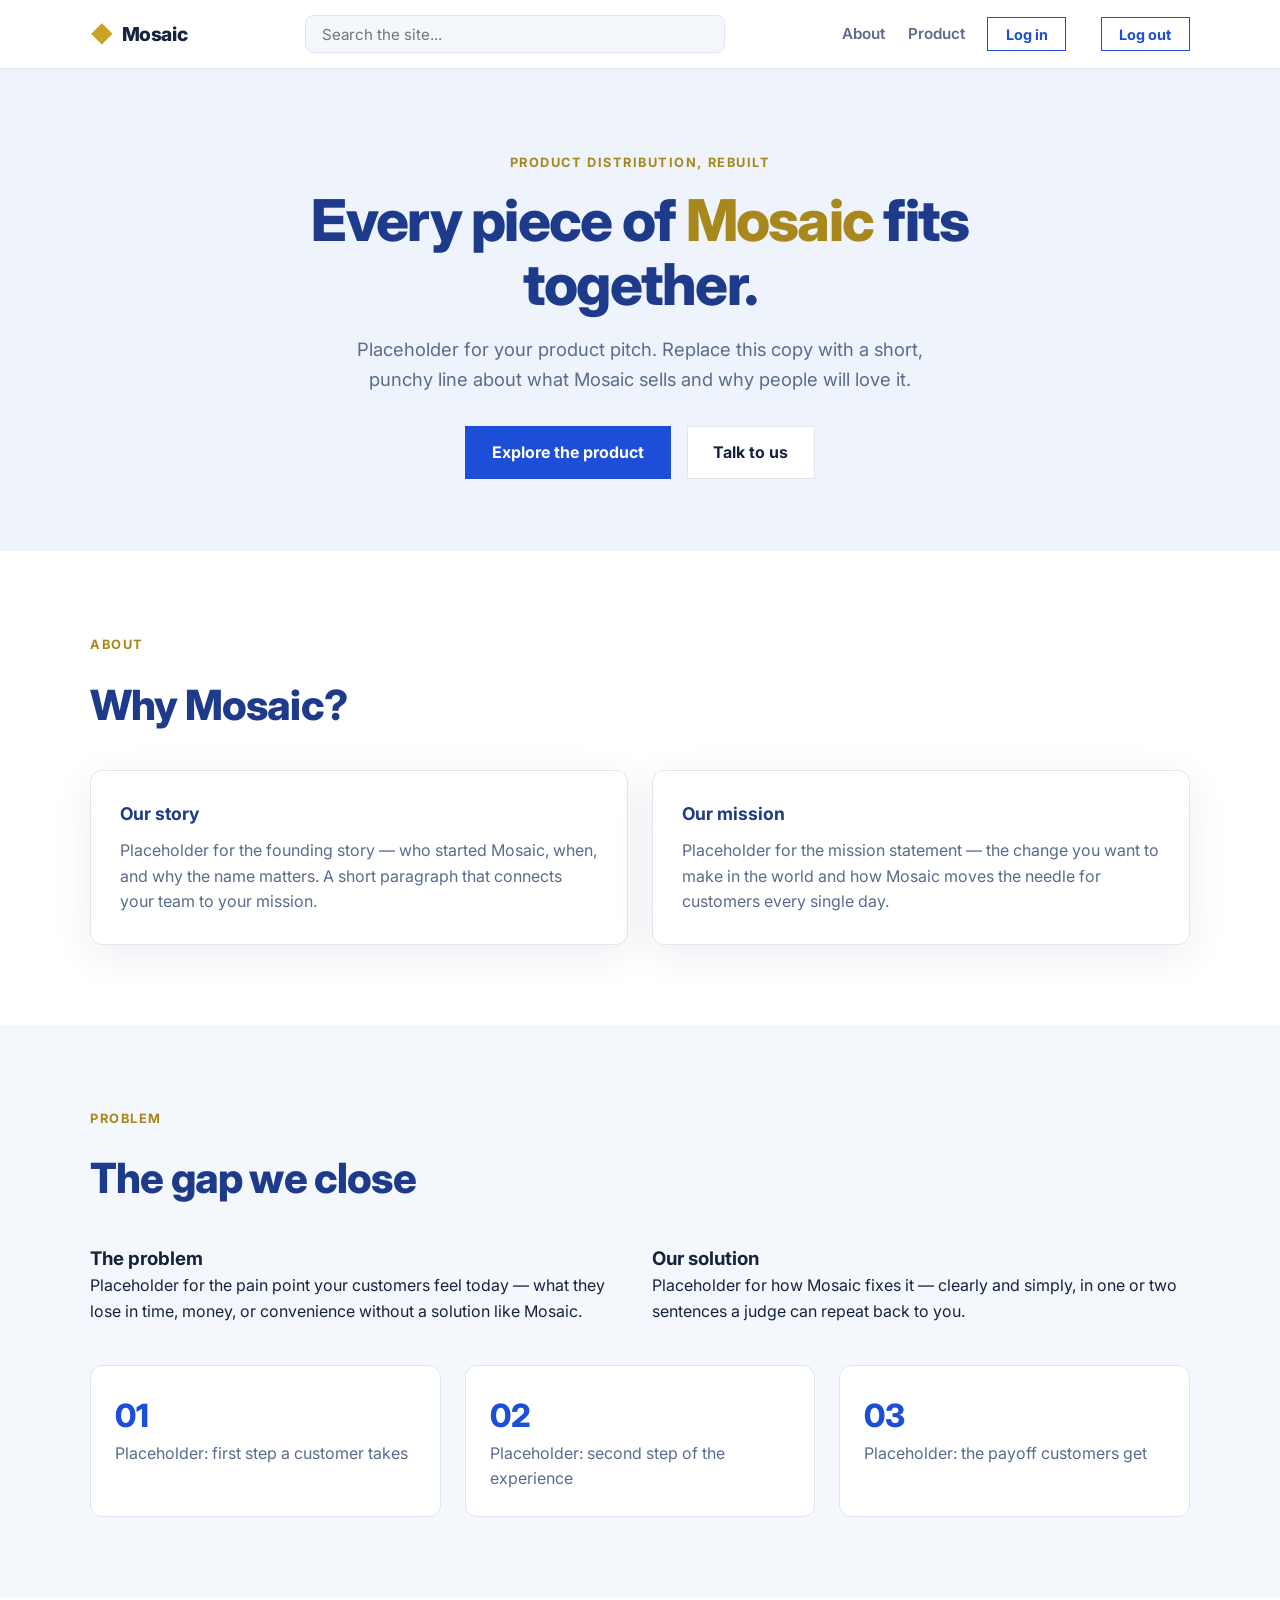
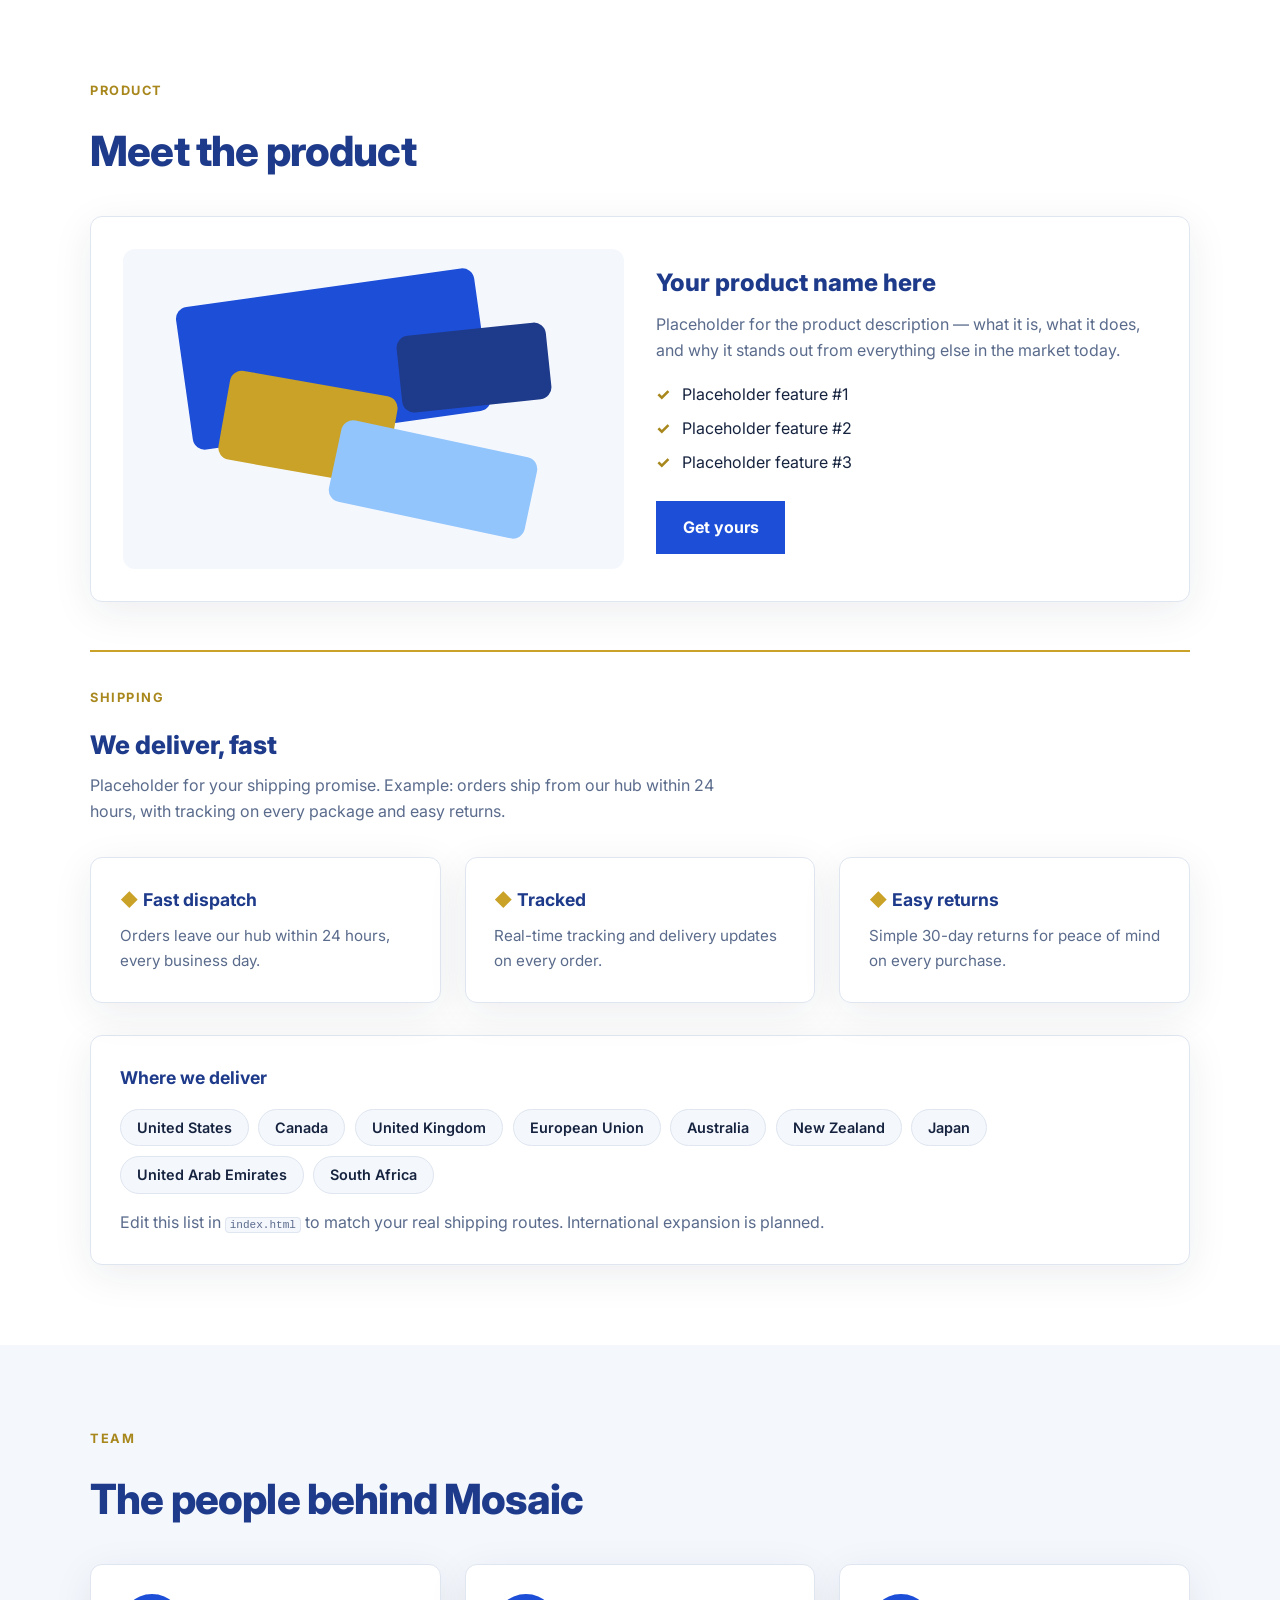
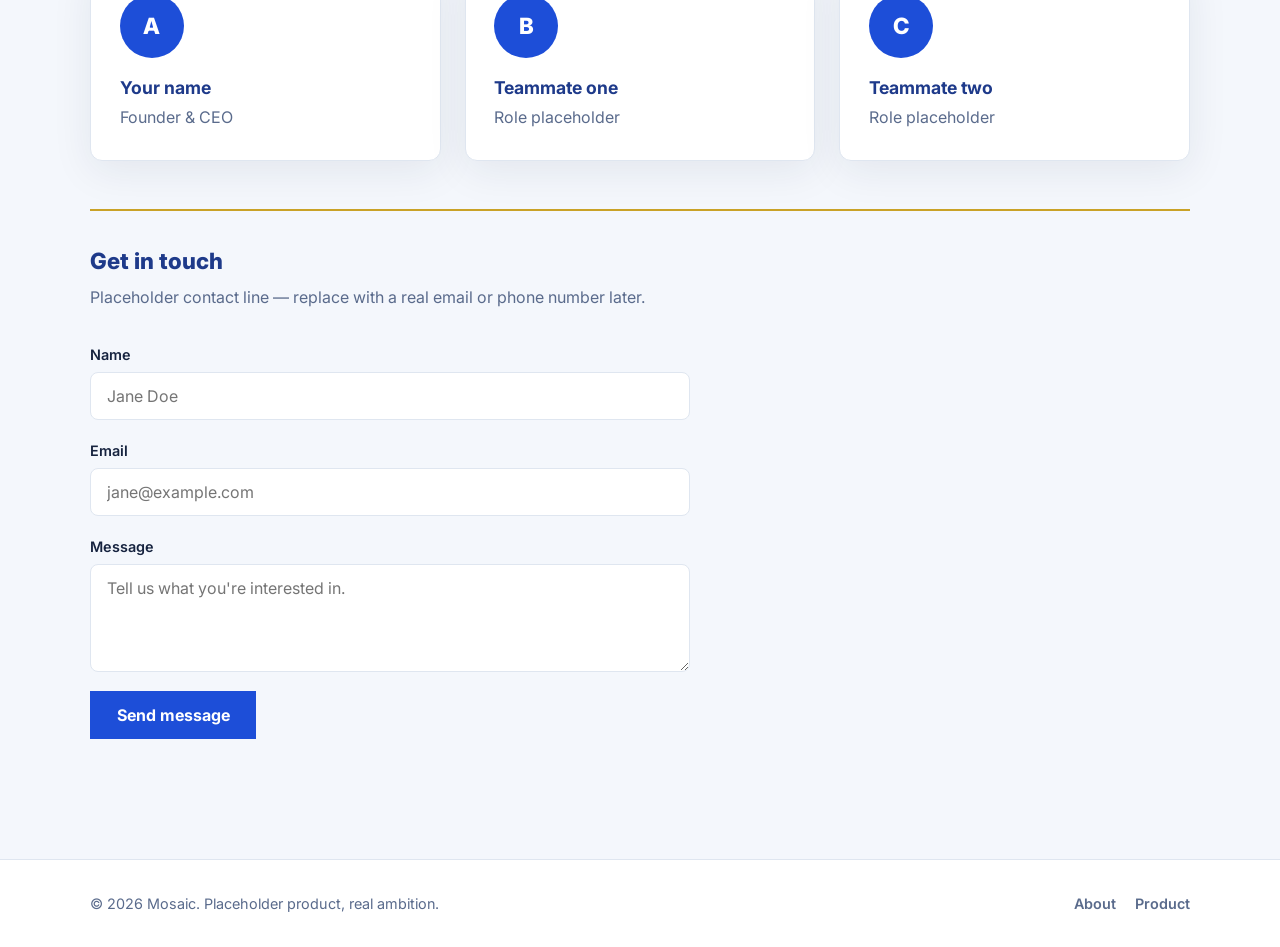
==== index.html @ aba6ba72 "Trim nav to About/Product; merge shipping into product section" ====
<!DOCTYPE html>
<html lang="en">
<head>
  <meta charset="UTF-8" />
  <meta name="viewport" content="width=device-width, initial-scale=1.0" />
  <meta name="description" content="Mosaic — your product goes here." />
  <title>Mosaic</title>
  <link rel="preconnect" href="https://fonts.googleapis.com" />
  <link rel="preconnect" href="https://fonts.gstatic.com" crossorigin />
  <link href="https://fonts.googleapis.com/css2?family=Inter:wght@400;500;600;700;800&display=swap" rel="stylesheet" />
  <link rel="stylesheet" href="styles.css" />
</head>
<body>
  <a class="skip-link" href="#main">Skip to content</a>

  <header class="site-header">
    <nav class="nav container" aria-label="Primary">
      <a class="brand" href="#">
        <span class="brand-mark" aria-hidden="true">◆</span>
        <span class="brand-name">Mosaic</span>
      </a>

      <div class="nav-search" id="nav-search">
        <input
          type="search"
          id="search-input"
          placeholder="Search the site..."
          aria-label="Search this site"
          autocomplete="off"
        />
        <ul class="search-results" id="search-results" hidden></ul>
      </div>

      <button class="nav-toggle" aria-expanded="false" aria-controls="nav-menu" aria-label="Toggle menu">
        <span></span>
        <span></span>
        <span></span>
      </button>

      <ul class="nav-menu" id="nav-menu">
        <li><a href="#about">About</a></li>
        <li><a href="#product">Product</a></li>
        <li><button class="btn btn-nav" id="login-open" type="button">Log in</button></li>
        <li class="nav-user" id="nav-user" hidden>
          <span id="nav-user-name"></span>
          <button class="btn btn-nav" id="logout" type="button">Log out</button>
        </li>
      </ul>
    </nav>
  </header>

  <main id="main">
    <section class="hero">
      <div class="container hero-inner">
        <span class="eyebrow">Product distribution, rebuilt</span>
        <h1 class="hero-title">Every piece of <span class="accent-word">Mosaic</span> fits together.</h1>
        <p class="hero-sub">
          Placeholder for your product pitch. Replace this copy with a short, punchy line
          about what Mosaic sells and why people will love it.
        </p>
        <div class="hero-actions">
          <a href="#product" class="btn btn-primary">Explore the product</a>
          <a href="#team" class="btn btn-secondary">Talk to us</a>
        </div>
      </div>
    </section>

    <section class="section" id="about">
      <div class="container">
        <span class="eyebrow">About</span>
        <h2 class="section-title">Why Mosaic?</h2>
        <div class="grid-2">
          <div class="card">
            <h3>Our story</h3>
            <p>
              Placeholder for the founding story — who started Mosaic, when, and why the
              name matters. A short paragraph that connects your team to your mission.
            </p>
          </div>
          <div class="card">
            <h3>Our mission</h3>
            <p>
              Placeholder for the mission statement — the change you want to make in the
              world and how Mosaic moves the needle for customers every single day.
            </p>
          </div>
        </div>
      </div>
    </section>

    <section class="section section-alt" id="problem">
      <div class="container">
        <span class="eyebrow">Problem</span>
        <h2 class="section-title">The gap we close</h2>
        <div class="grid-2">
          <div>
            <h3>The problem</h3>
            <p>
              Placeholder for the pain point your customers feel today — what they lose in
              time, money, or convenience without a solution like Mosaic.
            </p>
          </div>
          <div>
            <h3>Our solution</h3>
            <p>
              Placeholder for how Mosaic fixes it — clearly and simply, in one or two
              sentences a judge can repeat back to you.
            </p>
          </div>
        </div>
        <div class="steps">
          <div class="step">
            <span class="step-num">01</span>
            <p>Placeholder: first step a customer takes</p>
          </div>
          <div class="step">
            <span class="step-num">02</span>
            <p>Placeholder: second step of the experience</p>
          </div>
          <div class="step">
            <span class="step-num">03</span>
            <p>Placeholder: the payoff customers get</p>
          </div>
        </div>
      </div>
    </section>

    <section class="section" id="product">
      <div class="container">
        <span class="eyebrow">Product</span>
        <h2 class="section-title">Meet the product</h2>
        <div class="product-card">
          <div class="product-visual" aria-hidden="true">
            <div class="tile tile-1"></div>
            <div class="tile tile-2"></div>
            <div class="tile tile-3"></div>
            <div class="tile tile-4"></div>
          </div>
          <div class="product-info">
            <h3>Your product name here</h3>
            <p>
              Placeholder for the product description — what it is, what it does, and why
              it stands out from everything else in the market today.
            </p>
            <ul class="feature-list">
              <li>Placeholder feature #1</li>
              <li>Placeholder feature #2</li>
              <li>Placeholder feature #3</li>
            </ul>
            <a href="#team" class="btn btn-primary">Get yours</a>
          </div>
        </div>

        <div class="shipping-block">
          <span class="eyebrow">Shipping</span>
          <h3 class="sub-title">We deliver, fast</h3>
          <p class="section-lead">
            Placeholder for your shipping promise. Example: orders ship from our hub within
            24 hours, with tracking on every package and easy returns.
          </p>
          <div class="grid-3">
            <div class="card card-mini">
              <h3>Fast dispatch</h3>
              <p>Orders leave our hub within 24 hours, every business day.</p>
            </div>
            <div class="card card-mini">
              <h3>Tracked</h3>
              <p>Real-time tracking and delivery updates on every order.</p>
            </div>
            <div class="card card-mini">
              <h3>Easy returns</h3>
              <p>Simple 30-day returns for peace of mind on every purchase.</p>
            </div>
          </div>
          <div class="shipping-locations">
            <h3>Where we deliver</h3>
            <ul class="locations">
              <li>United States</li>
              <li>Canada</li>
              <li>United Kingdom</li>
              <li>European Union</li>
              <li>Australia</li>
              <li>New Zealand</li>
              <li>Japan</li>
              <li>United Arab Emirates</li>
              <li>South Africa</li>
            </ul>
            <p class="muted">
              Edit this list in <code>index.html</code> to match your real shipping routes.
              International expansion is planned.
            </p>
          </div>
        </div>
      </div>
    </section>

    <section class="section section-alt section-team" id="team">
      <div class="container">
        <span class="eyebrow">Team</span>
        <h2 class="section-title">The people behind Mosaic</h2>
        <div class="grid-3">
          <div class="card card-member">
            <div class="avatar" aria-hidden="true">A</div>
            <h3>Your name</h3>
            <p class="muted">Founder & CEO</p>
          </div>
          <div class="card card-member">
            <div class="avatar" aria-hidden="true">B</div>
            <h3>Teammate one</h3>
            <p class="muted">Role placeholder</p>
          </div>
          <div class="card card-member">
            <div class="avatar" aria-hidden="true">C</div>
            <h3>Teammate two</h3>
            <p class="muted">Role placeholder</p>
          </div>
        </div>

        <div class="get-in-touch">
          <h3>Get in touch</h3>
          <p class="section-lead">
            Placeholder contact line — replace with a real email or phone number later.
          </p>
          <form class="contact-form" id="contact-form">
            <div class="form-row">
              <label for="name">Name</label>
              <input type="text" id="name" name="name" placeholder="Jane Doe" required />
            </div>
            <div class="form-row">
              <label for="email">Email</label>
              <input type="email" id="email" name="email" placeholder="jane@example.com" required />
            </div>
            <div class="form-row">
              <label for="message">Message</label>
              <textarea id="message" name="message" rows="4" placeholder="Tell us what you're interested in." required></textarea>
            </div>
            <button type="submit" class="btn btn-primary">Send message</button>
            <p class="form-status" id="form-status" role="status" aria-live="polite"></p>
          </form>
        </div>
      </div>
    </section>
  </main>

  <footer class="site-footer">
    <div class="container footer-inner">
      <p>&copy; <span id="year"></span> Mosaic. Placeholder product, real ambition.</p>
      <nav aria-label="Footer">
        <a href="#about">About</a>
        <a href="#product">Product</a>
      </nav>
    </div>
  </footer>

  <div class="modal" id="auth-modal" hidden>
    <div class="modal-backdrop" data-auth-close></div>
    <div class="modal-card" role="dialog" aria-modal="true" aria-labelledby="auth-title">
      <button class="modal-close" type="button" data-auth-close aria-label="Close">&times;</button>
      <h2 id="auth-title">Log in</h2>
      <div class="auth-tabs" role="tablist">
        <button type="button" class="auth-tab" data-tab="login" role="tab" aria-selected="true">Log in</button>
        <button type="button" class="auth-tab" data-tab="signup" role="tab" aria-selected="false">Create account</button>
      </div>
      <form id="auth-form" novalidate>
        <div class="form-row ok-row" id="signup-name-row">
          <label for="auth-name">Full name</label>
          <input type="text" id="auth-name" name="auth-name" placeholder="Jane Doe" />
        </div>
        <div class="form-row">
          <label for="auth-email">Email</label>
          <input type="email" id="auth-email" name="auth-email" placeholder="jane@example.com" required />
        </div>
        <div class="form-row">
          <label for="auth-password">Password</label>
          <input type="password" id="auth-password" name="auth-password" placeholder="At least 6 characters" required />
        </div>
        <button type="submit" class="btn btn-primary" id="auth-submit">Log in</button>
        <p class="auth-status" id="auth-status" role="status" aria-live="polite"></p>
      </form>
      <p class="auth-note">Demo only — accounts are stored in your browser, not a real database.</p>
    </div>
  </div>

  <script src="script.js"></script>
</body>
</html>
---- styles.css ----
:root {
  --bg: #ffffff;
  --bg-alt: #f4f7fc;
  --ink: #16233f;
  --muted: #5a6b8c;
  --primary: #1d4ed8;
  --primary-dark: #1e3a8a;
  --accent: #c9a227;
  --accent-dark: #a8871c;
  --border: #dfe6f0;
  --radius: 12px;
  --shadow: 0 10px 40px rgba(22, 35, 63, 0.08);
  --font: "Inter", system-ui, -apple-system, sans-serif;
}

* {
  margin: 0;
  padding: 0;
  box-sizing: border-box;
}

html {
  scroll-behavior: smooth;
}

body {
  font-family: var(--font);
  color: var(--ink);
  background: var(--bg);
  line-height: 1.6;
  -webkit-font-smoothing: antialiased;
}

a {
  color: inherit;
  text-decoration: none;
}

img {
  max-width: 100%;
  display: block;
}

code {
  font-size: 0.85em;
  background: var(--bg-alt);
  border: 1px solid var(--border);
  border-radius: 4px;
  padding: 0.1em 0.35em;
}

.container {
  width: min(1100px, 92vw);
  margin-inline: auto;
}

.skip-link {
  position: absolute;
  left: -9999px;
  top: 0;
  background: var(--primary);
  color: #fff;
  padding: 0.6rem 1rem;
  border-radius: 0 0 8px 0;
  z-index: 100;
}

.skip-link:focus {
  left: 0;
}

/* Header & nav */
.site-header {
  position: sticky;
  top: 0;
  z-index: 50;
  background: rgba(255, 255, 255, 0.9);
  backdrop-filter: blur(12px);
  border-bottom: 1px solid var(--border);
}

.nav {
  position: relative;
  display: flex;
  align-items: center;
  gap: 1.5rem;
  height: 68px;
}

.brand {
  display: flex;
  align-items: center;
  gap: 0.5rem;
  font-weight: 800;
  font-size: 1.2rem;
  letter-spacing: -0.02em;
  white-space: nowrap;
}

.brand-mark {
  color: var(--accent);
  font-size: 1.4rem;
}

.nav-search {
  position: relative;
  flex: 1;
  max-width: 420px;
  margin-inline: auto;
}

.nav-search input {
  width: 100%;
  font-family: inherit;
  font-size: 0.95rem;
  padding: 0.55rem 1rem;
  border: 1px solid var(--border);
  border-radius: 8px;
  background: var(--bg-alt);
  transition: border-color 0.2s, box-shadow 0.2s;
}

.nav-search input:focus {
  outline: none;
  border-color: var(--primary);
  background: #fff;
  box-shadow: 0 0 0 3px rgba(29, 78, 216, 0.12);
}

.search-results {
  position: absolute;
  top: calc(100% + 8px);
  left: 0;
  right: 0;
  list-style: none;
  background: #fff;
  border: 1px solid var(--border);
  border-radius: var(--radius);
  box-shadow: var(--shadow);
  overflow: hidden;
  z-index: 60;
}

.search-results li + li {
  border-top: 1px solid var(--border);
}

.search-results a {
  display: block;
  padding: 0.7rem 1rem;
}

.search-results a strong {
  display: block;
  font-size: 0.95rem;
  color: var(--ink);
}

.search-results a span {
  display: block;
  font-size: 0.85rem;
  color: var(--muted);
  white-space: nowrap;
  overflow: hidden;
  text-overflow: ellipsis;
}

.search-results a:hover,
.search-results a:focus {
  background: var(--bg-alt);
}

.search-empty {
  padding: 0.9rem 1rem;
  color: var(--muted);
  font-size: 0.9rem;
}

.nav-menu {
  display: flex;
  align-items: center;
  gap: 1.4rem;
  list-style: none;
}

.nav-menu > li > a {
  font-weight: 600;
  font-size: 0.95rem;
  color: var(--muted);
  transition: color 0.2s;
}

.nav-menu > li > a:hover {
  color: var(--primary);
}

.nav-user {
  display: flex;
  align-items: center;
  gap: 0.75rem;
  font-weight: 700;
  font-size: 0.95rem;
  color: var(--primary-dark);
}

.nav-toggle {
  display: none;
  flex-direction: column;
  gap: 5px;
  background: none;
  border: 0;
  cursor: pointer;
  padding: 0.4rem;
}

.nav-toggle span {
  width: 24px;
  height: 2px;
  background: var(--ink);
  border-radius: 2px;
  transition: transform 0.2s, opacity 0.2s;
}

/* Buttons */
.btn {
  display: inline-block;
  font-weight: 700;
  font-size: 1rem;
  padding: 0.8rem 1.6rem;
  border: 1px solid transparent;
  border-radius: 0;
  cursor: pointer;
  font-family: inherit;
  transition: background-color 0.2s, color 0.2s, border-color 0.2s, transform 0.15s, box-shadow 0.2s;
}

.btn-primary {
  background: var(--primary);
  color: #fff;
}

.btn-primary:hover {
  background: var(--primary-dark);
  transform: translateY(-2px);
  box-shadow: 0 10px 20px rgba(29, 78, 216, 0.25);
}

.btn-secondary {
  background: #fff;
  color: var(--ink);
  border-color: var(--border);
}

.btn-secondary:hover {
  border-color: var(--accent);
  color: var(--accent-dark);
  transform: translateY(-2px);
}

.btn-nav {
  background: #fff;
  color: var(--primary);
  border: 1px solid var(--primary);
  padding: 0.45rem 1.1rem;
  font-size: 0.9rem;
}

.btn-nav:hover {
  background: var(--primary);
  color: #fff;
}

/* Hero */
.hero {
  padding: 5rem 0 4.5rem;
  background: #eef3fc;
}

.hero-inner {
  text-align: center;
  max-width: 760px;
  margin-inline: auto;
}

.eyebrow {
  display: inline-block;
  font-size: 0.8rem;
  font-weight: 700;
  letter-spacing: 0.12em;
  text-transform: uppercase;
  color: var(--accent-dark);
  margin-bottom: 1rem;
}

.hero-title {
  font-size: clamp(2.2rem, 5vw, 3.6rem);
  font-weight: 800;
  letter-spacing: -0.03em;
  line-height: 1.1;
  margin-bottom: 1.2rem;
  color: var(--primary-dark);
}

.accent-word {
  color: var(--accent-dark);
}

.hero-sub {
  font-size: 1.15rem;
  color: var(--muted);
  max-width: 620px;
  margin-inline: auto;
  margin-bottom: 2rem;
}

.hero-actions {
  display: flex;
  gap: 1rem;
  justify-content: center;
  flex-wrap: wrap;
}

/* Sections */
.section {
  padding: 5rem 0;
}

.section-alt {
  background: var(--bg-alt);
}

.section-title {
  font-size: clamp(1.8rem, 3.5vw, 2.6rem);
  font-weight: 800;
  letter-spacing: -0.02em;
  margin-bottom: 1rem;
  color: var(--primary-dark);
}

.section-lead {
  color: var(--muted);
  max-width: 640px;
  margin-bottom: 2rem;
}

.grid-2 {
  display: grid;
  grid-template-columns: 1fr 1fr;
  gap: 1.5rem;
  margin-top: 2rem;
}

.grid-3 {
  display: grid;
  grid-template-columns: repeat(3, 1fr);
  gap: 1.5rem;
  margin-top: 2rem;
}

.card {
  background: var(--bg);
  border: 1px solid var(--border);
  border-radius: var(--radius);
  padding: 1.8rem;
  box-shadow: var(--shadow);
}

.card h3 {
  font-size: 1.1rem;
  font-weight: 700;
  margin-bottom: 0.6rem;
  color: var(--primary-dark);
}

.card p {
  color: var(--muted);
}

.card-mini h3::before {
  content: "◆ ";
  color: var(--accent);
}

.card-mini p {
  font-size: 0.95rem;
}

/* Steps */
.steps {
  display: grid;
  grid-template-columns: repeat(3, 1fr);
  gap: 1.5rem;
  margin-top: 2.5rem;
}

.step {
  background: var(--bg);
  border: 1px solid var(--border);
  border-radius: var(--radius);
  padding: 1.5rem;
}

.step-num {
  font-size: 2rem;
  font-weight: 800;
  color: var(--primary);
}

.step p {
  color: var(--muted);
}

/* Product */
.product-card {
  display: grid;
  grid-template-columns: 1fr 1fr;
  gap: 2rem;
  align-items: center;
  background: var(--bg);
  border: 1px solid var(--border);
  border-radius: var(--radius);
  padding: 2rem;
  box-shadow: var(--shadow);
  margin-top: 2rem;
}

.product-visual {
  position: relative;
  height: 320px;
  border-radius: var(--radius);
  overflow: hidden;
  background: var(--bg-alt);
}

.tile {
  position: absolute;
  border-radius: 12px;
}

.tile-1 {
  inset: 12% 15% auto 12%;
  width: 60%;
  height: 45%;
  background: var(--primary);
  transform: rotate(-8deg);
}

.tile-2 {
  inset: auto auto 30% 20%;
  width: 34%;
  height: 28%;
  background: var(--accent);
  transform: rotate(10deg);
}

.tile-3 {
  inset: 25% auto auto 55%;
  width: 30%;
  height: 24%;
  background: var(--primary-dark);
  transform: rotate(-6deg);
}

.tile-4 {
  inset: auto 18% 15% auto;
  width: 40%;
  height: 26%;
  background: #93c5fd;
  transform: rotate(12deg);
}

.product-info h3 {
  font-size: 1.5rem;
  font-weight: 800;
  margin-bottom: 0.6rem;
  color: var(--primary-dark);
}

.product-info p {
  color: var(--muted);
  margin-bottom: 1.2rem;
}

.feature-list {
  list-style: none;
  margin-bottom: 1.6rem;
  display: grid;
  gap: 0.5rem;
}

.feature-list li {
  padding-left: 1.6rem;
  position: relative;
}

.feature-list li::before {
  content: "✓";
  position: absolute;
  left: 0;
  color: var(--accent-dark);
  font-weight: 800;
}

/* Shipping */
.shipping-block {
  margin-top: 3rem;
  border-top: 2px solid var(--accent);
  padding-top: 2rem;
}

.sub-title {
  font-size: 1.6rem;
  font-weight: 800;
  color: var(--primary-dark);
  margin-bottom: 0.5rem;
}

.shipping-locations {
  margin-top: 2rem;
  background: var(--bg);
  border: 1px solid var(--border);
  border-radius: var(--radius);
  padding: 1.8rem;
  box-shadow: var(--shadow);
}

.shipping-locations h3 {
  font-size: 1.1rem;
  font-weight: 700;
  margin-bottom: 0.6rem;
  color: var(--primary-dark);
}

.locations {
  display: flex;
  flex-wrap: wrap;
  gap: 0.6rem;
  list-style: none;
  margin: 1rem 0 1rem;
}

.locations li {
  background: var(--bg-alt);
  border: 1px solid var(--border);
  color: var(--ink);
  font-weight: 600;
  font-size: 0.9rem;
  padding: 0.4rem 1rem;
  border-radius: 999px;
}

/* Team */
.avatar {
  width: 64px;
  height: 64px;
  border-radius: 50%;
  background: var(--primary);
  color: #fff;
  display: grid;
  place-items: center;
  font-weight: 800;
  font-size: 1.4rem;
  margin-bottom: 1rem;
}

.card-member h3 {
  margin-bottom: 0.2rem;
}

.muted {
  color: var(--muted) !important;
}

/* Get in touch (merged with Team) */
.section-team {
  background: var(--bg-alt);
}

.get-in-touch {
  margin-top: 3rem;
  border-top: 2px solid var(--accent);
  padding-top: 2rem;
}

.get-in-touch h3 {
  font-size: 1.4rem;
  font-weight: 800;
  color: var(--primary-dark);
  margin-bottom: 0.4rem;
}

.contact-form {
  max-width: 600px;
}

.form-row {
  display: grid;
  gap: 0.4rem;
  margin-bottom: 1.2rem;
}

.form-row label {
  font-weight: 600;
  font-size: 0.9rem;
  color: var(--ink);
}

.form-row input,
.form-row textarea {
  font-family: inherit;
  font-size: 1rem;
  padding: 0.8rem 1rem;
  border: 1px solid var(--border);
  border-radius: 8px;
  background: #fff;
  transition: border-color 0.2s, box-shadow 0.2s;
}

.form-row input:focus,
.form-row textarea:focus {
  outline: none;
  border-color: var(--primary);
  box-shadow: 0 0 0 3px rgba(29, 78, 216, 0.12);
}

.form-status {
  margin-top: 1rem;
  font-weight: 600;
  min-height: 1.5em;
}

.form-status.success {
  color: #059669;
}

.form-status.error {
  color: #dc2626;
}

/* Auth modal */
.modal {
  position: fixed;
  inset: 0;
  z-index: 100;
  display: grid;
  place-items: center;
  padding: 1rem;
}

.modal[hidden] {
  display: none;
}

.modal-backdrop {
  position: absolute;
  inset: 0;
  background: rgba(22, 35, 63, 0.5);
}

.modal-card {
  position: relative;
  width: min(430px, 100%);
  background: #fff;
  border-radius: var(--radius);
  padding: 2rem;
  box-shadow: 0 20px 60px rgba(22, 35, 63, 0.3);
}

.modal-close {
  position: absolute;
  top: 0.8rem;
  right: 0.9rem;
  background: none;
  border: 0;
  font-size: 1.5rem;
  line-height: 1;
  color: var(--muted);
  cursor: pointer;
}

.modal-close:hover {
  color: var(--ink);
}

.modal-card h2 {
  font-size: 1.4rem;
  font-weight: 800;
  color: var(--primary-dark);
  margin-bottom: 1.2rem;
}

.auth-tabs {
  display: grid;
  grid-template-columns: 1fr 1fr;
  margin-bottom: 1.4rem;
  border: 1px solid var(--border);
  border-radius: 8px;
  overflow: hidden;
}

.auth-tab {
  font-family: inherit;
  font-weight: 700;
  font-size: 0.95rem;
  padding: 0.6rem;
  border: 0;
  background: var(--bg-alt);
  color: var(--muted);
  cursor: pointer;
}

.auth-tab[aria-selected="true"] {
  background: var(--primary);
  color: #fff;
}

.auth-status {
  margin-top: 1rem;
  font-weight: 600;
  min-height: 1.5em;
}

.auth-status.success {
  color: #059669;
}

.auth-status.error {
  color: #dc2626;
}

.auth-note {
  margin-top: 1.2rem;
  font-size: 0.8rem;
  color: var(--muted);
}

/* Footer */
.site-footer {
  border-top: 1px solid var(--border);
  padding: 2rem 0;
}

.footer-inner {
  display: flex;
  justify-content: space-between;
  align-items: center;
  flex-wrap: wrap;
  gap: 1rem;
}

.site-footer p {
  color: var(--muted);
  font-size: 0.9rem;
}

.site-footer nav {
  display: flex;
  gap: 1.2rem;
}

.site-footer nav a {
  color: var(--muted);
  font-size: 0.9rem;
  font-weight: 600;
}

.site-footer nav a:hover {
  color: var(--primary);
}

/* Responsive */
@media (max-width: 980px) {
  .nav {
    flex-wrap: wrap;
    height: auto;
    padding: 1rem 0;
    gap: 0.75rem;
  }

  .nav-search {
    order: 3;
    flex-basis: 100%;
    max-width: none;
    margin: 0;
  }

  .nav-toggle {
    display: flex;
    margin-left: auto;
  }

  .nav-menu {
    position: absolute;
    top: calc(100% - 4px);
    left: 0;
    right: 0;
    flex-direction: column;
    gap: 0;
    align-items: stretch;
    background: #fff;
    border-bottom: 1px solid var(--border);
    padding: 0.6rem 0;
    display: none;
    box-shadow: var(--shadow);
  }

  .nav-menu.open {
    display: flex;
  }

  .nav-menu > li {
    width: 100%;
    text-align: center;
  }

  .nav-menu > li > a,
  .nav-menu > li > .btn-nav {
    display: block;
    width: 100%;
    margin: 0;
    padding: 0.8rem 1rem;
    border: 0;
    border-radius: 0;
    background: none;
    color: var(--muted);
  }

  .nav-menu > li > .btn-nav:hover {
    background: var(--bg-alt);
    color: var(--primary);
  }

  .nav-user {
    justify-content: center;
  }
}

@media (max-width: 860px) {
  .grid-2,
  .grid-3,
  .steps {
    grid-template-columns: 1fr;
  }

  .product-card {
    grid-template-columns: 1fr;
  }

  .product-visual {
    height: 240px;
  }
}

@media (prefers-reduced-motion: reduce) {
  html {
    scroll-behavior: auto;
  }

  *,
  *::before,
  *::after {
    transition: none !important;
    animation: none !important;
  }
}
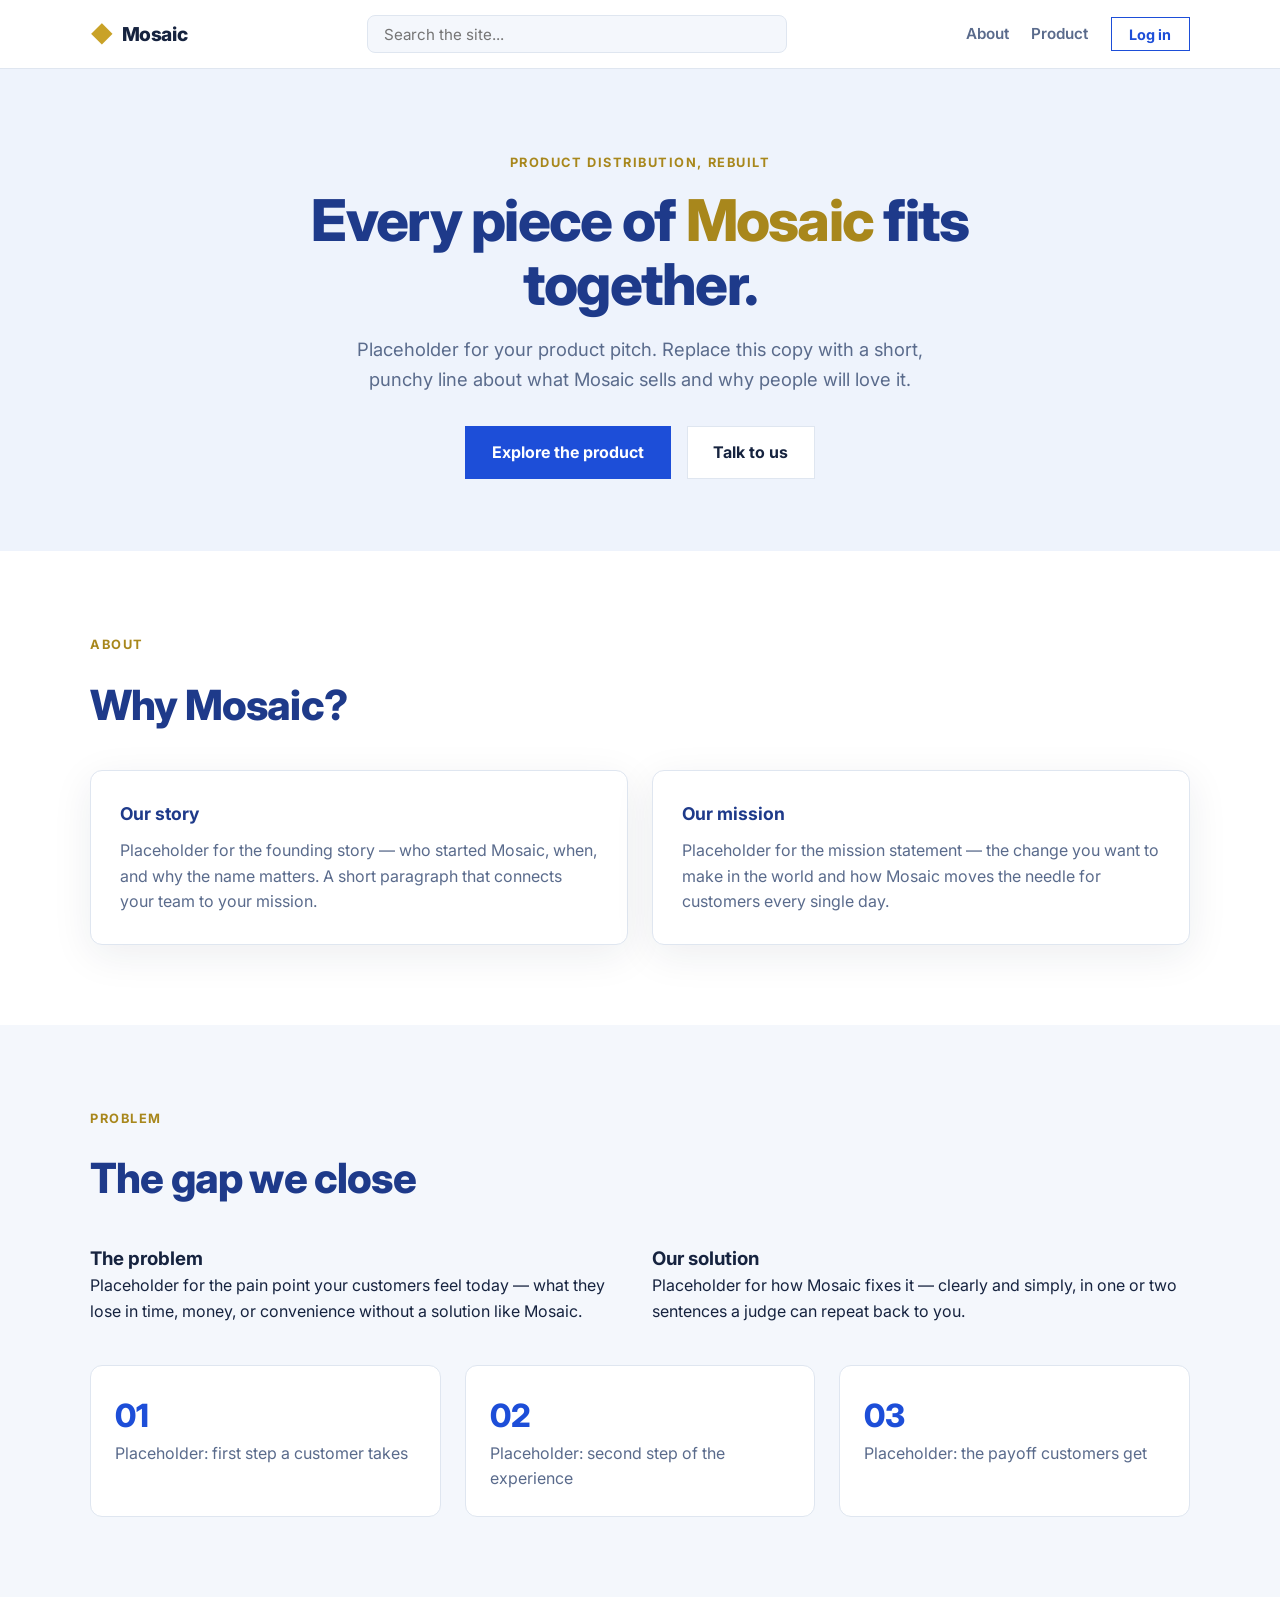
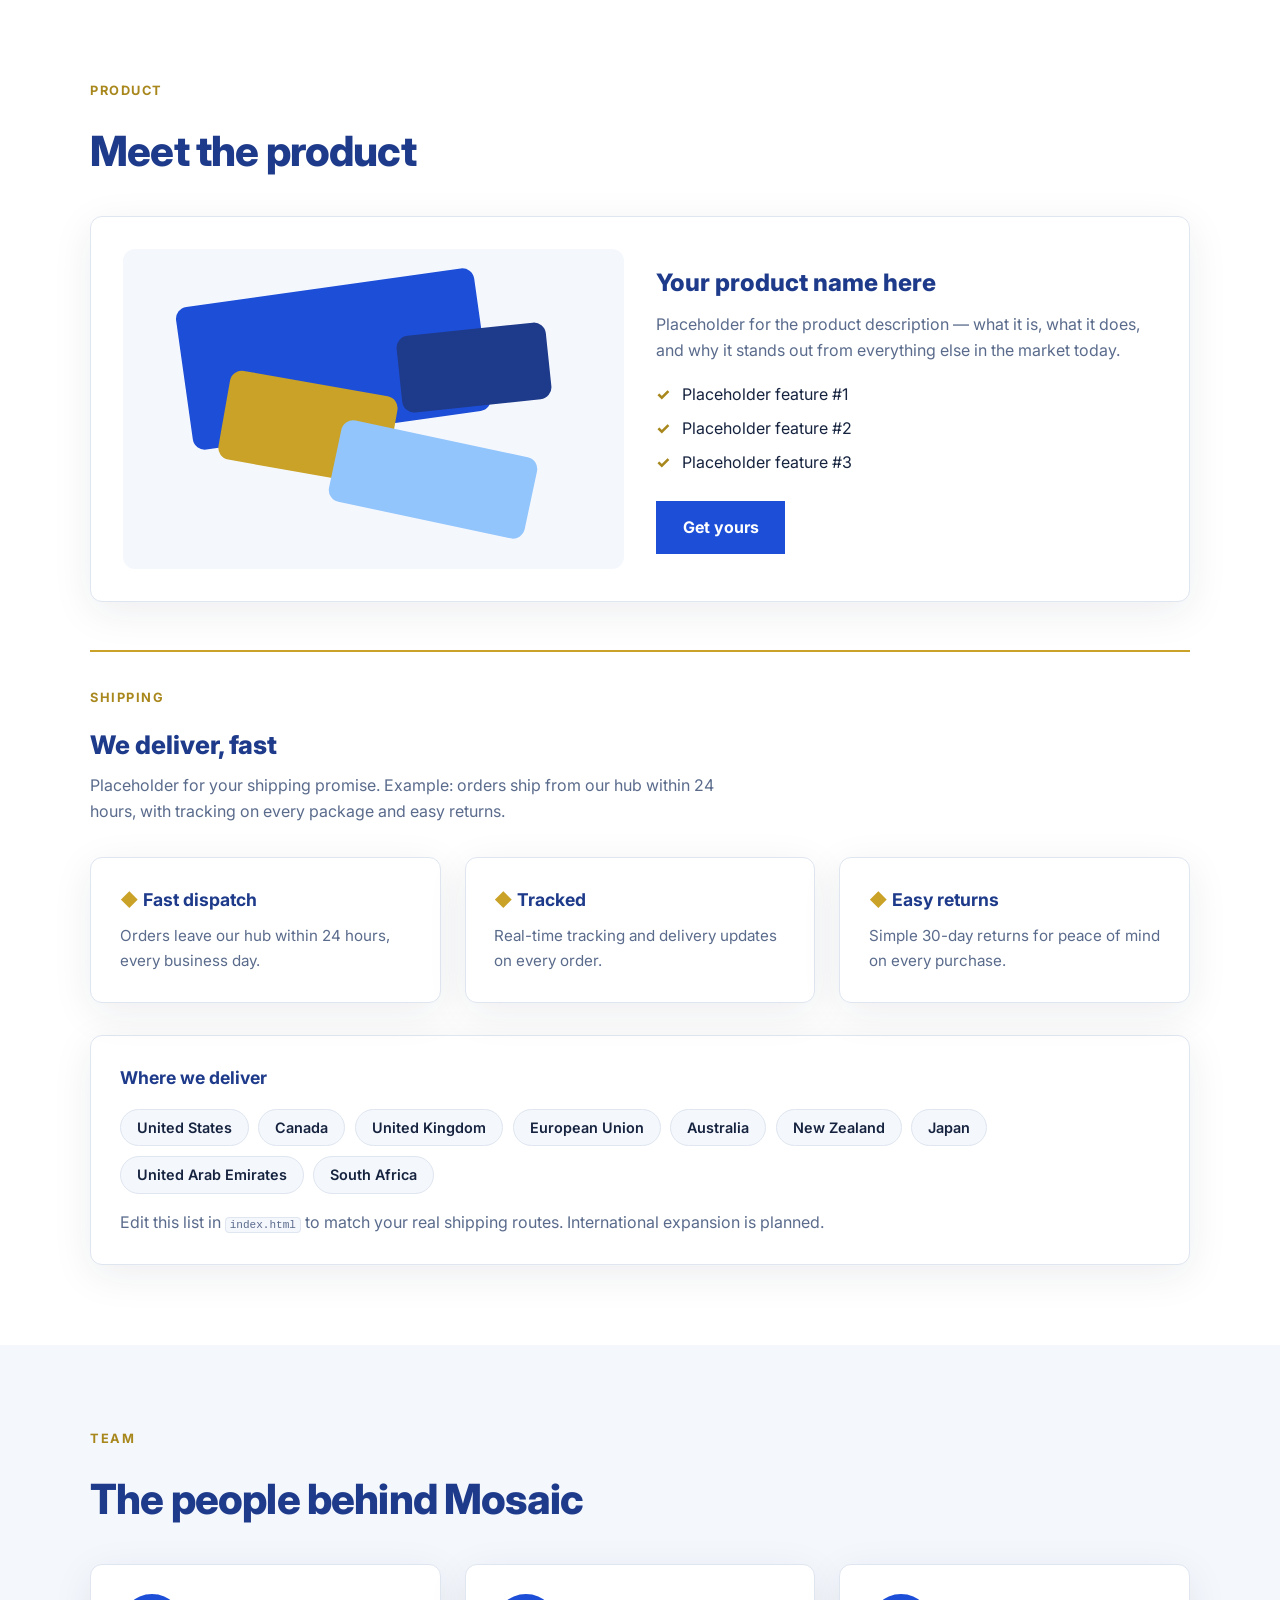
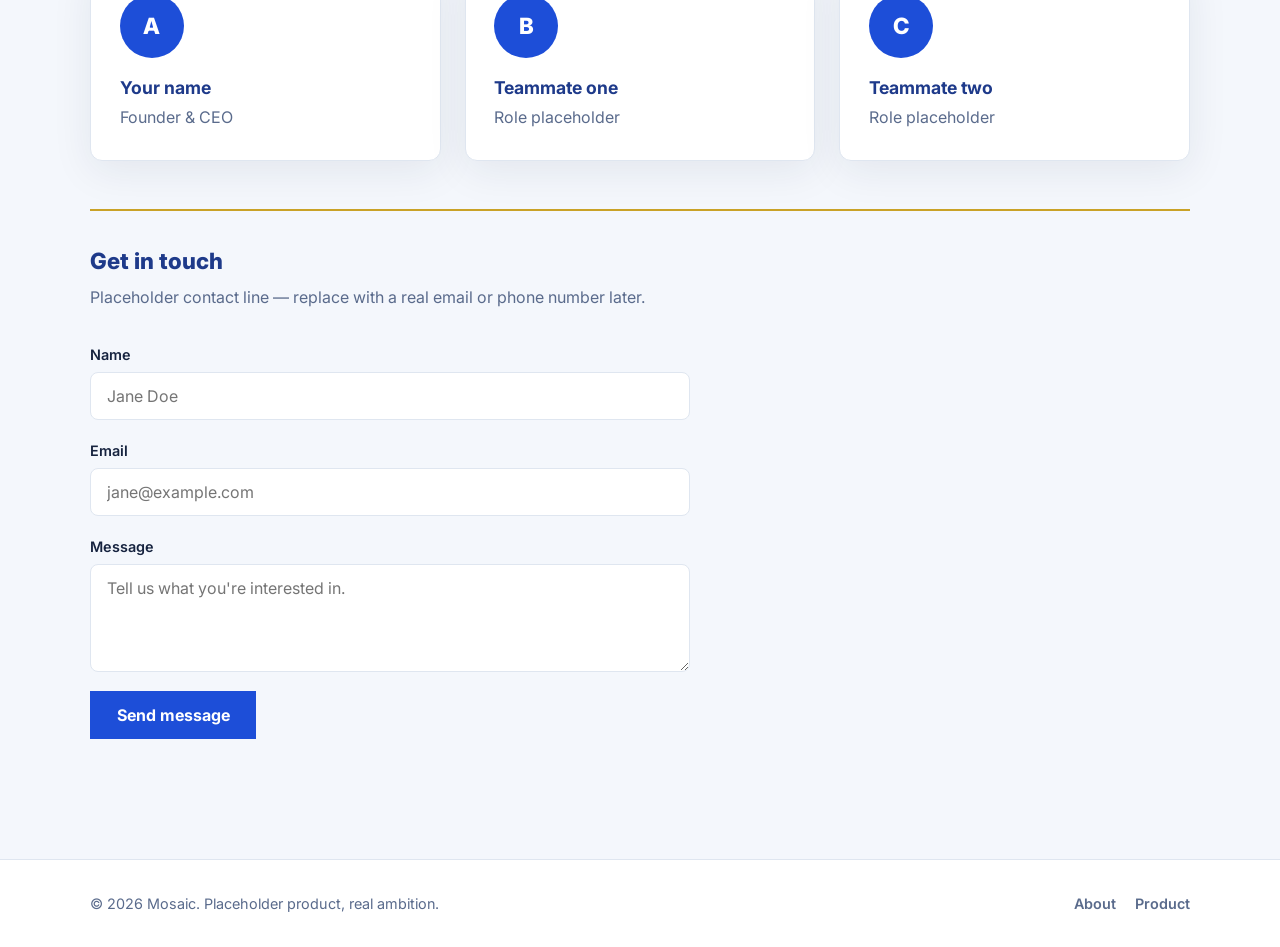
==== commit 49b222fd: "Hybrid mode: Node + SQLite local server with real auth and inbox; static fallback for GitHub Pages" ====
--- a/index.html
+++ b/index.html
@@ -238,6 +238,13 @@
             <p class="form-status" id="form-status" role="status" aria-live="polite"></p>
           </form>
         </div>
+
+        <div class="inbox" id="inbox" hidden>
+          <h3>Inbox</h3>
+          <p class="section-lead">Messages saved in your local SQLite database.</p>
+          <button type="button" class="btn btn-secondary" id="inbox-refresh">Refresh</button>
+          <ul class="inbox-list" id="inbox-list"></ul>
+        </div>
       </div>
     </section>
   </main>
--- a/styles.css
+++ b/styles.css
@@ -19,6 +19,10 @@
   box-sizing: border-box;
 }
 
+[hidden] {
+  display: none !important;
+}
+
 html {
   scroll-behavior: smooth;
 }
@@ -731,6 +735,53 @@
 .auth-note {
   margin-top: 1.2rem;
   font-size: 0.8rem;
+  color: var(--muted);
+}
+
+/* Inbox (local mode) */
+.inbox {
+  margin-top: 3rem;
+  border-top: 2px solid var(--accent);
+  padding-top: 2rem;
+  max-width: 640px;
+}
+
+.inbox h3 {
+  font-size: 1.4rem;
+  font-weight: 800;
+  color: var(--primary-dark);
+  margin-bottom: 0.4rem;
+}
+
+.inbox-list {
+  list-style: none;
+  margin-top: 1.2rem;
+  display: grid;
+  gap: 1rem;
+}
+
+.inbox-item {
+  background: var(--bg);
+  border: 1px solid var(--border);
+  border-radius: var(--radius);
+  padding: 1.2rem;
+}
+
+.inbox-meta {
+  margin-bottom: 0.3rem;
+  font-size: 0.9rem;
+  color: var(--muted);
+}
+
+.inbox-meta strong {
+  color: var(--ink);
+}
+
+.inbox-body {
+  color: var(--ink);
+}
+
+.inbox-empty {
   color: var(--muted);
 }
 
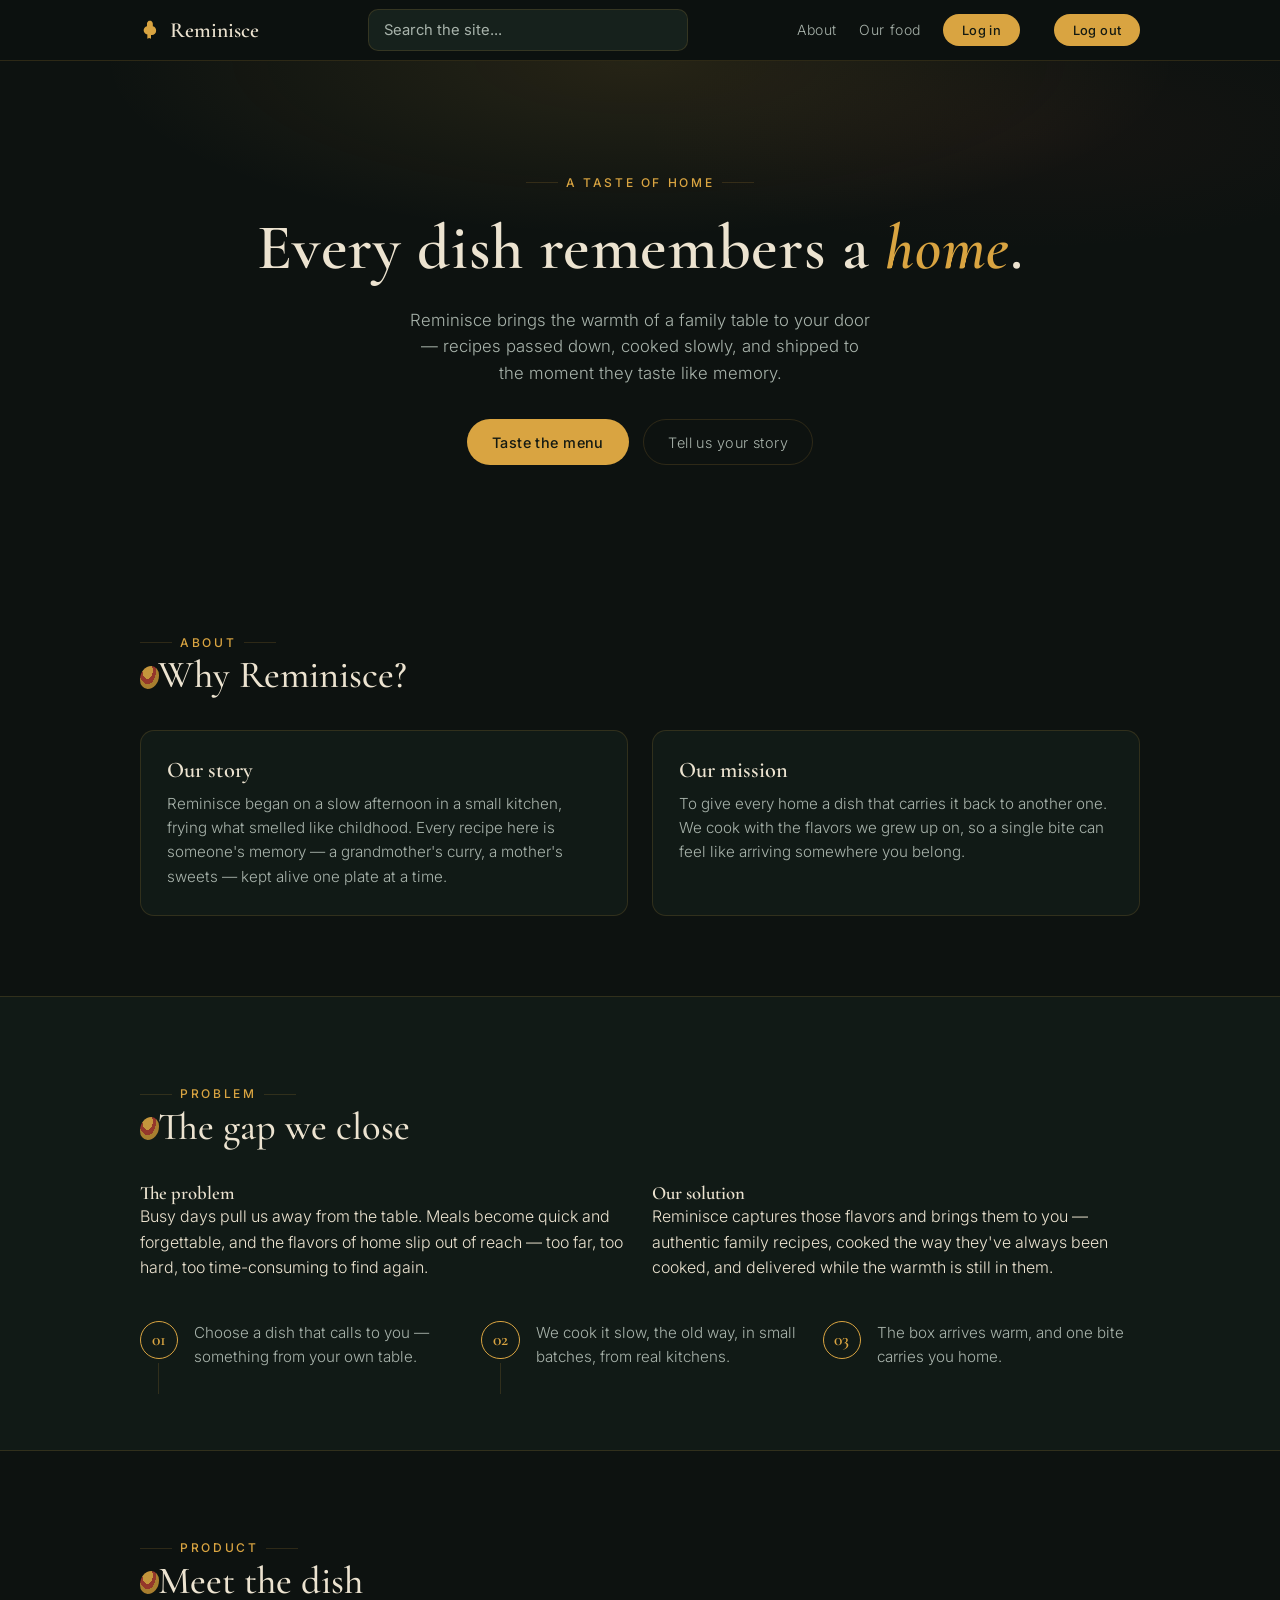
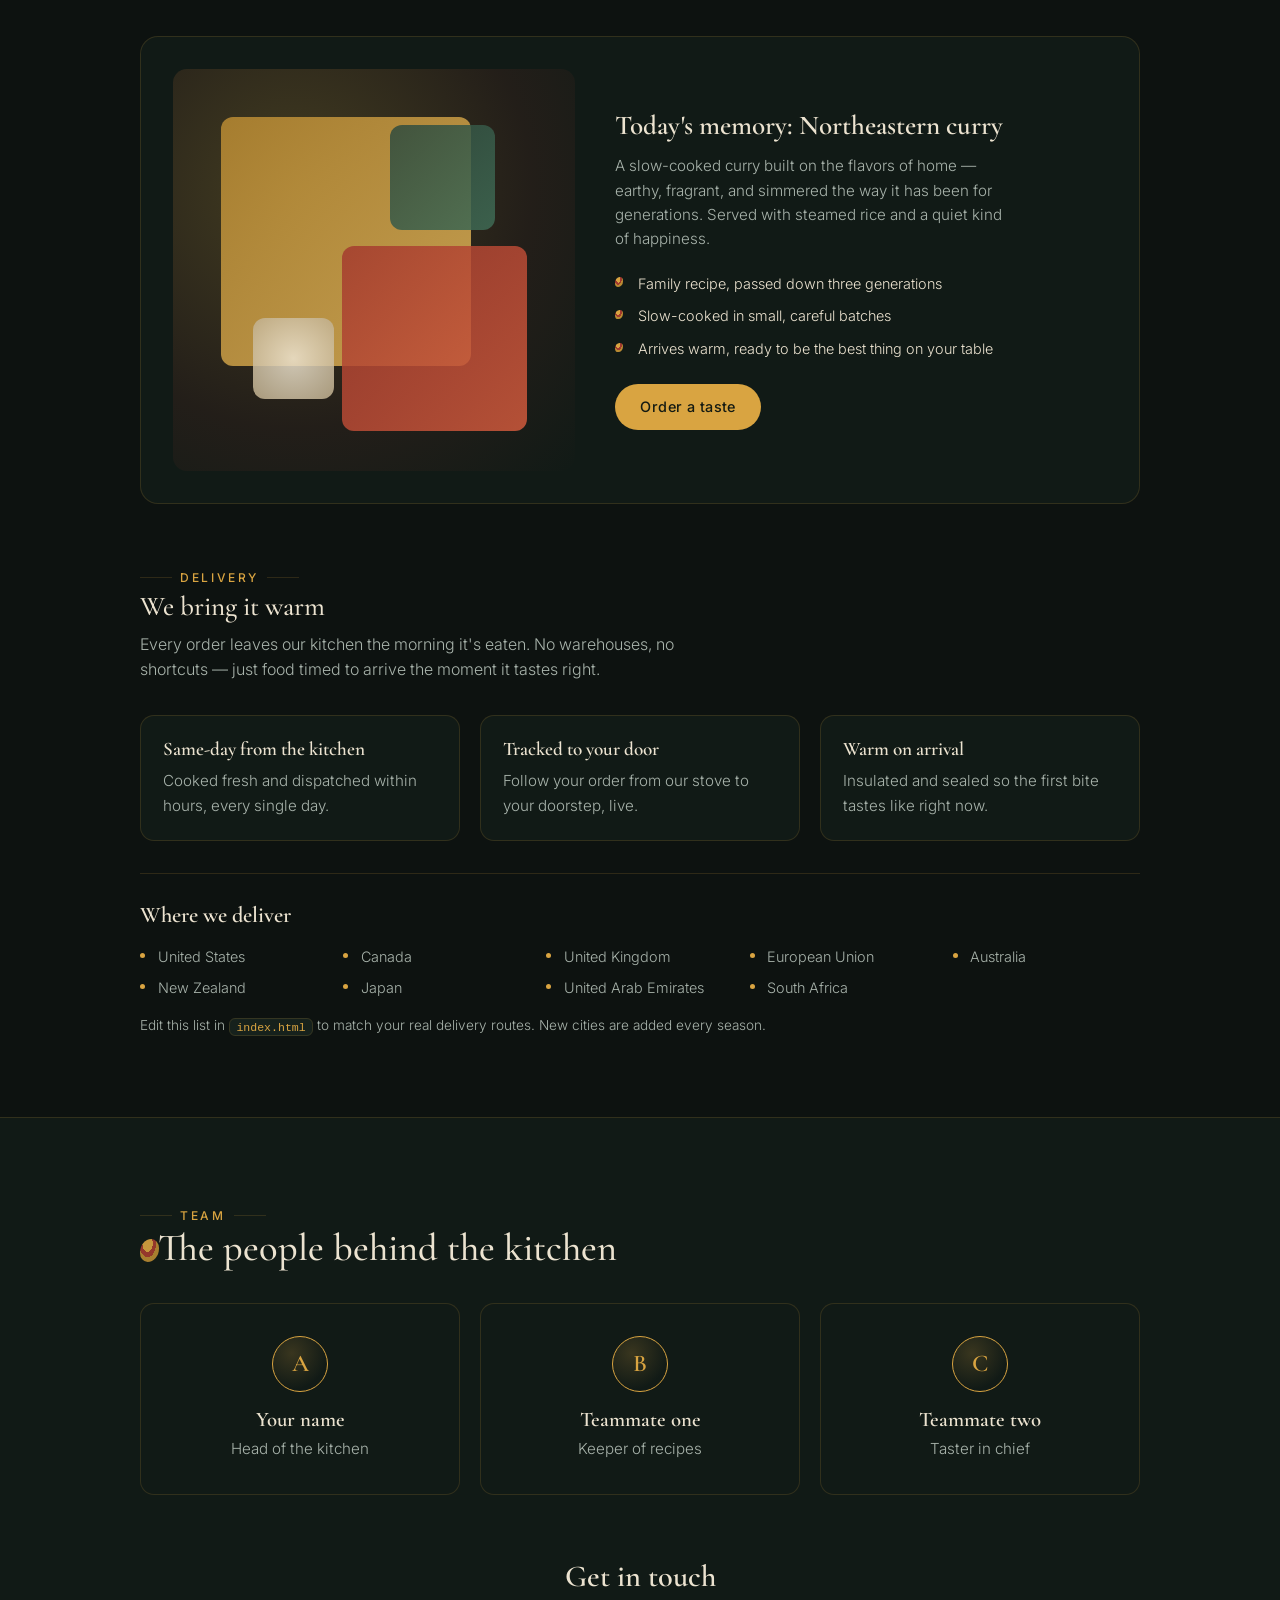
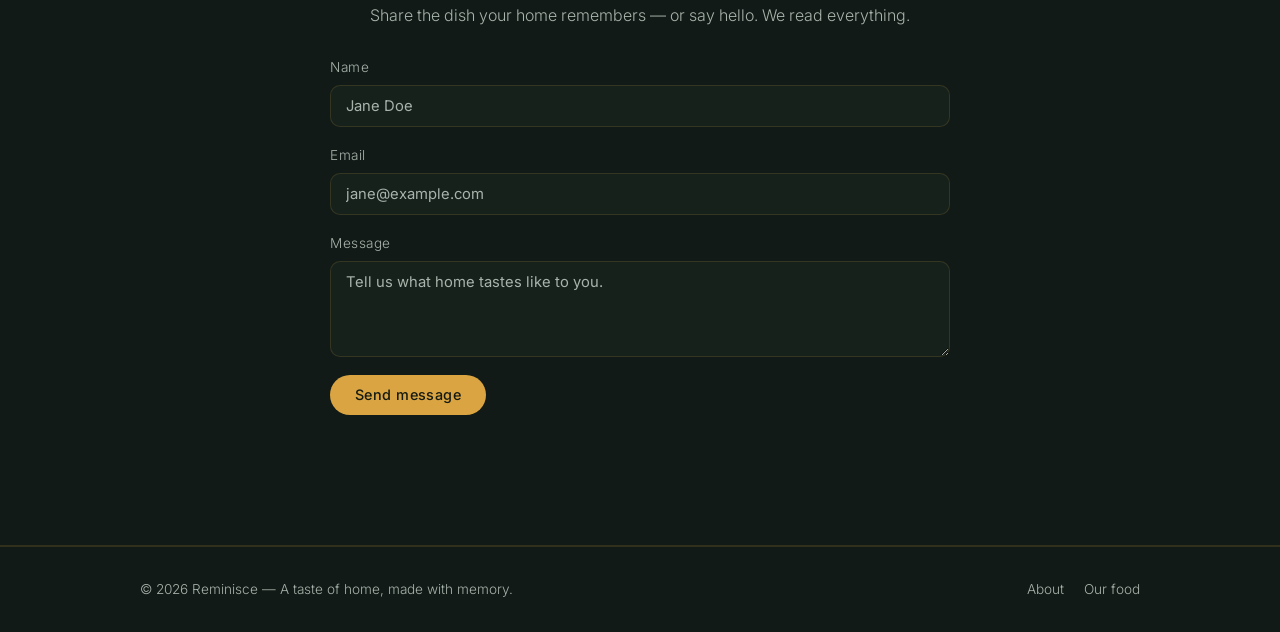
==== commit df47f656: "Rebrand to Reminisce: taste of home" ====
--- a/index.html
+++ b/index.html
@@ -3,11 +3,11 @@
 <head>
   <meta charset="UTF-8" />
   <meta name="viewport" content="width=device-width, initial-scale=1.0" />
-  <meta name="description" content="Mosaic — your product goes here." />
-  <title>Mosaic</title>
+  <meta name="description" content="Reminisce — the taste of home. Recipes, memory, and the warmth that only a home kitchen can give you." />
+  <title>Reminisce — A taste of home</title>
   <link rel="preconnect" href="https://fonts.googleapis.com" />
   <link rel="preconnect" href="https://fonts.gstatic.com" crossorigin />
-  <link href="https://fonts.googleapis.com/css2?family=Inter:wght@400;500;600;700;800&display=swap" rel="stylesheet" />
+  <link href="https://fonts.googleapis.com/css2?family=Cormorant+Garamond:ital,wght@0,400;0,500;0,600;1,400;1,500&family=Inter:wght@300;400;500;600;700&display=swap" rel="stylesheet" />
   <link rel="stylesheet" href="styles.css" />
 </head>
 <body>
@@ -16,8 +16,10 @@
   <header class="site-header">
     <nav class="nav container" aria-label="Primary">
       <a class="brand" href="#">
-        <span class="brand-mark" aria-hidden="true">◆</span>
-        <span class="brand-name">Mosaic</span>
+        <svg class="brand-mark" viewBox="0 0 24 24" width="22" height="22" aria-hidden="true">
+          <path d="M12 2c1.4 1 2 2.2 2 3.6V8c2.2.6 3.6 2.4 3.6 4.8 0 2.5-2 4.6-4.6 4.6h-1v4.2l-2-1-2 1V17c-2.3-.4-4-2.2-4-4.6C4 10.4 5.4 8.6 7.6 8V5.6c0-1.4.6-2.6 2-3.6L12 2Z" />
+        </svg>
+        <span class="brand-name">Reminisce</span>
       </a>
 
       <div class="nav-search" id="nav-search">
@@ -39,7 +41,7 @@
 
       <ul class="nav-menu" id="nav-menu">
         <li><a href="#about">About</a></li>
-        <li><a href="#product">Product</a></li>
+        <li><a href="#product">Our food</a></li>
         <li><button class="btn btn-nav" id="login-open" type="button">Log in</button></li>
         <li class="nav-user" id="nav-user" hidden>
           <span id="nav-user-name"></span>
@@ -52,15 +54,15 @@
   <main id="main">
     <section class="hero">
       <div class="container hero-inner">
-        <span class="eyebrow">Product distribution, rebuilt</span>
-        <h1 class="hero-title">Every piece of <span class="accent-word">Mosaic</span> fits together.</h1>
+        <span class="eyebrow">A taste of home</span>
+        <h1 class="hero-title">Every dish remembers a <span class="accent-word">home</span>.</h1>
         <p class="hero-sub">
-          Placeholder for your product pitch. Replace this copy with a short, punchy line
-          about what Mosaic sells and why people will love it.
+          Reminisce brings the warmth of a family table to your door — recipes passed down,
+          cooked slowly, and shipped to the moment they taste like memory.
         </p>
         <div class="hero-actions">
-          <a href="#product" class="btn btn-primary">Explore the product</a>
-          <a href="#team" class="btn btn-secondary">Talk to us</a>
+          <a href="#product" class="btn btn-primary">Taste the menu</a>
+          <a href="#team" class="btn btn-secondary">Tell us your story</a>
         </div>
       </div>
     </section>
@@ -68,20 +70,22 @@
     <section class="section" id="about">
       <div class="container">
         <span class="eyebrow">About</span>
-        <h2 class="section-title">Why Mosaic?</h2>
+        <h2 class="section-title">Why Reminisce?</h2>
         <div class="grid-2">
           <div class="card">
             <h3>Our story</h3>
             <p>
-              Placeholder for the founding story — who started Mosaic, when, and why the
-              name matters. A short paragraph that connects your team to your mission.
+              Reminisce began on a slow afternoon in a small kitchen, frying what smelled like
+              childhood. Every recipe here is someone's memory — a grandmother's curry, a
+              mother's sweets — kept alive one plate at a time.
             </p>
           </div>
           <div class="card">
             <h3>Our mission</h3>
             <p>
-              Placeholder for the mission statement — the change you want to make in the
-              world and how Mosaic moves the needle for customers every single day.
+              To give every home a dish that carries it back to another one. We cook with the
+              flavors we grew up on, so a single bite can feel like arriving somewhere you
+              belong.
             </p>
           </div>
         </div>
@@ -96,30 +100,32 @@
           <div>
             <h3>The problem</h3>
             <p>
-              Placeholder for the pain point your customers feel today — what they lose in
-              time, money, or convenience without a solution like Mosaic.
+              Busy days pull us away from the table. Meals become quick and forgettable, and
+              the flavors of home slip out of reach — too far, too hard, too time-consuming to
+              find again.
             </p>
           </div>
           <div>
             <h3>Our solution</h3>
             <p>
-              Placeholder for how Mosaic fixes it — clearly and simply, in one or two
-              sentences a judge can repeat back to you.
+              Reminisce captures those flavors and brings them to you — authentic family
+              recipes, cooked the way they've always been cooked, and delivered while the
+              warmth is still in them.
             </p>
           </div>
         </div>
         <div class="steps">
           <div class="step">
             <span class="step-num">01</span>
-            <p>Placeholder: first step a customer takes</p>
+            <p>Choose a dish that calls to you — something from your own table.</p>
           </div>
           <div class="step">
             <span class="step-num">02</span>
-            <p>Placeholder: second step of the experience</p>
+            <p>We cook it slow, the old way, in small batches, from real kitchens.</p>
           </div>
           <div class="step">
             <span class="step-num">03</span>
-            <p>Placeholder: the payoff customers get</p>
+            <p>The box arrives warm, and one bite carries you home.</p>
           </div>
         </div>
       </div>
@@ -128,7 +134,7 @@
     <section class="section" id="product">
       <div class="container">
         <span class="eyebrow">Product</span>
-        <h2 class="section-title">Meet the product</h2>
+        <h2 class="section-title">Meet the dish</h2>
         <div class="product-card">
           <div class="product-visual" aria-hidden="true">
             <div class="tile tile-1"></div>
@@ -137,39 +143,40 @@
             <div class="tile tile-4"></div>
           </div>
           <div class="product-info">
-            <h3>Your product name here</h3>
-            <p>
-              Placeholder for the product description — what it is, what it does, and why
-              it stands out from everything else in the market today.
+            <h3>Today's memory: Northeastern curry</h3>
+            <p>
+              A slow-cooked curry built on the flavors of home — earthy, fragrant, and simmered
+              the way it has been for generations. Served with steamed rice and a quiet kind of
+              happiness.
             </p>
             <ul class="feature-list">
-              <li>Placeholder feature #1</li>
-              <li>Placeholder feature #2</li>
-              <li>Placeholder feature #3</li>
+              <li>Family recipe, passed down three generations</li>
+              <li>Slow-cooked in small, careful batches</li>
+              <li>Arrives warm, ready to be the best thing on your table</li>
             </ul>
-            <a href="#team" class="btn btn-primary">Get yours</a>
+            <a href="#team" class="btn btn-primary">Order a taste</a>
           </div>
         </div>
 
         <div class="shipping-block">
-          <span class="eyebrow">Shipping</span>
-          <h3 class="sub-title">We deliver, fast</h3>
+          <span class="eyebrow">Delivery</span>
+          <h3 class="sub-title">We bring it warm</h3>
           <p class="section-lead">
-            Placeholder for your shipping promise. Example: orders ship from our hub within
-            24 hours, with tracking on every package and easy returns.
+            Every order leaves our kitchen the morning it's eaten. No warehouses, no shortcuts —
+            just food timed to arrive the moment it tastes right.
           </p>
           <div class="grid-3">
             <div class="card card-mini">
-              <h3>Fast dispatch</h3>
-              <p>Orders leave our hub within 24 hours, every business day.</p>
+              <h3>Same-day from the kitchen</h3>
+              <p>Cooked fresh and dispatched within hours, every single day.</p>
             </div>
             <div class="card card-mini">
-              <h3>Tracked</h3>
-              <p>Real-time tracking and delivery updates on every order.</p>
+              <h3>Tracked to your door</h3>
+              <p>Follow your order from our stove to your doorstep, live.</p>
             </div>
             <div class="card card-mini">
-              <h3>Easy returns</h3>
-              <p>Simple 30-day returns for peace of mind on every purchase.</p>
+              <h3>Warm on arrival</h3>
+              <p>Insulated and sealed so the first bite tastes like right now.</p>
             </div>
           </div>
           <div class="shipping-locations">
@@ -186,8 +193,8 @@
               <li>South Africa</li>
             </ul>
             <p class="muted">
-              Edit this list in <code>index.html</code> to match your real shipping routes.
-              International expansion is planned.
+              Edit this list in <code>index.html</code> to match your real delivery routes.
+              New cities are added every season.
             </p>
           </div>
         </div>
@@ -197,29 +204,29 @@
     <section class="section section-alt section-team" id="team">
       <div class="container">
         <span class="eyebrow">Team</span>
-        <h2 class="section-title">The people behind Mosaic</h2>
+        <h2 class="section-title">The people behind the kitchen</h2>
         <div class="grid-3">
           <div class="card card-member">
             <div class="avatar" aria-hidden="true">A</div>
             <h3>Your name</h3>
-            <p class="muted">Founder & CEO</p>
+            <p class="muted">Head of the kitchen</p>
           </div>
           <div class="card card-member">
             <div class="avatar" aria-hidden="true">B</div>
             <h3>Teammate one</h3>
-            <p class="muted">Role placeholder</p>
+            <p class="muted">Keeper of recipes</p>
           </div>
           <div class="card card-member">
             <div class="avatar" aria-hidden="true">C</div>
             <h3>Teammate two</h3>
-            <p class="muted">Role placeholder</p>
+            <p class="muted">Taster in chief</p>
           </div>
         </div>
 
         <div class="get-in-touch">
           <h3>Get in touch</h3>
           <p class="section-lead">
-            Placeholder contact line — replace with a real email or phone number later.
+            Share the dish your home remembers — or say hello. We read everything.
           </p>
           <form class="contact-form" id="contact-form">
             <div class="form-row">
@@ -232,7 +239,7 @@
             </div>
             <div class="form-row">
               <label for="message">Message</label>
-              <textarea id="message" name="message" rows="4" placeholder="Tell us what you're interested in." required></textarea>
+              <textarea id="message" name="message" rows="4" placeholder="Tell us what home tastes like to you." required></textarea>
             </div>
             <button type="submit" class="btn btn-primary">Send message</button>
             <p class="form-status" id="form-status" role="status" aria-live="polite"></p>
@@ -251,10 +258,10 @@
 
   <footer class="site-footer">
     <div class="container footer-inner">
-      <p>&copy; <span id="year"></span> Mosaic. Placeholder product, real ambition.</p>
+      <p>&copy; <span id="year"></span> Reminisce — A taste of home, made with memory.</p>
       <nav aria-label="Footer">
         <a href="#about">About</a>
-        <a href="#product">Product</a>
+        <a href="#product">Our food</a>
       </nav>
     </div>
   </footer>
@@ -263,28 +270,87 @@
     <div class="modal-backdrop" data-auth-close></div>
     <div class="modal-card" role="dialog" aria-modal="true" aria-labelledby="auth-title">
       <button class="modal-close" type="button" data-auth-close aria-label="Close">&times;</button>
-      <h2 id="auth-title">Log in</h2>
-      <div class="auth-tabs" role="tablist">
-        <button type="button" class="auth-tab" data-tab="login" role="tab" aria-selected="true">Log in</button>
-        <button type="button" class="auth-tab" data-tab="signup" role="tab" aria-selected="false">Create account</button>
-      </div>
-      <form id="auth-form" novalidate>
-        <div class="form-row ok-row" id="signup-name-row">
-          <label for="auth-name">Full name</label>
-          <input type="text" id="auth-name" name="auth-name" placeholder="Jane Doe" />
-        </div>
-        <div class="form-row">
-          <label for="auth-email">Email</label>
-          <input type="email" id="auth-email" name="auth-email" placeholder="jane@example.com" required />
-        </div>
-        <div class="form-row">
-          <label for="auth-password">Password</label>
-          <input type="password" id="auth-password" name="auth-password" placeholder="At least 6 characters" required />
-        </div>
-        <button type="submit" class="btn btn-primary" id="auth-submit">Log in</button>
-        <p class="auth-status" id="auth-status" role="status" aria-live="polite"></p>
-      </form>
-      <p class="auth-note">Demo only — accounts are stored in your browser, not a real database.</p>
+
+      <div class="auth-panel" id="auth-login-panel">
+        <h2 id="auth-title">Log in</h2>
+        <div class="auth-tabs" role="tablist">
+          <button type="button" class="auth-tab" data-tab="login" role="tab" aria-selected="true">Log in</button>
+          <button type="button" class="auth-tab" data-tab="signup" role="tab" aria-selected="false">Create account</button>
+        </div>
+        <form id="auth-form" novalidate>
+          <div class="form-row ok-row" id="signup-name-row">
+            <label for="auth-name">Full name</label>
+            <input type="text" id="auth-name" name="auth-name" placeholder="Jane Doe" />
+          </div>
+          <div class="form-row">
+            <label for="auth-email">Email</label>
+            <input type="email" id="auth-email" name="auth-email" placeholder="jane@example.com" required />
+          </div>
+          <div class="form-row">
+            <label for="auth-password">Password</label>
+            <div class="pwd-wrap">
+              <input type="password" id="auth-password" name="auth-password" placeholder="At least 6 characters" required />
+              <button type="button" class="pwd-toggle" data-pwd-toggle>Show</button>
+            </div>
+          </div>
+          <div class="form-options">
+            <label class="remember">
+              <input type="checkbox" id="auth-remember" checked />
+              <span>Remember me</span>
+            </label>
+            <button type="button" class="link-btn" id="forgot-link">Forgot password?</button>
+          </div>
+          <button type="submit" class="btn btn-primary" id="auth-submit">Log in</button>
+          <p class="auth-status" id="auth-status" role="status" aria-live="polite"></p>
+        </form>
+        <p class="auth-note" id="auth-note">Demo only — accounts are stored in your browser, not a real database.</p>
+      </div>
+
+      <div class="auth-panel" id="auth-forgot-panel" hidden>
+        <h2>Reset password</h2>
+        <p class="auth-hint">Enter the email on your account and we'll send you a reset link.</p>
+        <form id="forgot-form" novalidate>
+          <div class="form-row">
+            <label for="forgot-email">Email</label>
+            <input type="email" id="forgot-email" name="forgot-email" placeholder="jane@example.com" required />
+          </div>
+          <button type="submit" class="btn btn-primary" id="forgot-submit">Send reset link</button>
+          <p class="auth-status" id="forgot-status" role="status" aria-live="polite"></p>
+        </form>
+        <button type="button" class="link-btn" id="back-to-login">← Back to login</button>
+      </div>
+
+      <div class="auth-panel" id="auth-email-panel" hidden>
+        <h2>Check your inbox</h2>
+        <p class="auth-hint" id="email-sent-to"></p>
+        <div class="email-preview">
+          <p class="email-preview-subject">Reminisce — reset your password</p>
+          <p class="email-preview-body" id="email-preview-body"></p>
+          <button type="button" class="btn btn-secondary" id="open-reset">Open reset page</button>
+          <a class="mailto-reset" id="mailto-reset" href="#">Email myself the link</a>
+        </div>
+        <button type="button" class="link-btn" id="back-to-login-2">← Back to login</button>
+      </div>
+
+      <div class="auth-panel" id="auth-reset-panel" hidden>
+        <h2>Choose a new password</h2>
+        <form id="reset-form" novalidate>
+          <div class="form-row">
+            <label for="reset-password">New password</label>
+            <div class="pwd-wrap">
+              <input type="password" id="reset-password" placeholder="At least 6 characters" required />
+              <button type="button" class="pwd-toggle" data-pwd-toggle>Show</button>
+            </div>
+          </div>
+          <div class="form-row">
+            <label for="reset-password2">Confirm password</label>
+            <input type="password" id="reset-password2" placeholder="Repeat the new password" required />
+          </div>
+          <button type="submit" class="btn btn-primary" id="reset-submit">Update password</button>
+          <p class="auth-status" id="reset-status" role="status" aria-live="polite"></p>
+        </form>
+        <button type="button" class="link-btn" id="back-to-login-3">← Back to login</button>
+      </div>
     </div>
   </div>
 
--- a/styles.css
+++ b/styles.css
@@ -1,16 +1,23 @@
+/* ============================================================
+   Reminisce — A taste of home
+   Myanmar-inspired dark theme: gold & temple
+   Covers all existing Mosaic structural classes (auth, forms, inbox…)
+   ============================================================ */
+
 :root {
-  --bg: #ffffff;
-  --bg-alt: #f4f7fc;
-  --ink: #16233f;
-  --muted: #5a6b8c;
-  --primary: #1d4ed8;
-  --primary-dark: #1e3a8a;
-  --accent: #c9a227;
-  --accent-dark: #a8871c;
-  --border: #dfe6f0;
-  --radius: 12px;
-  --shadow: 0 10px 40px rgba(22, 35, 63, 0.08);
-  --font: "Inter", system-ui, -apple-system, sans-serif;
+  --bg: #0d1210;
+  --bg-alt: #111a16;
+  --panel: #16211c;
+  --gold: #d9a441;
+  --gold-dim: #b98a32;
+  --gold-soft: rgba(217, 164, 65, 0.08);
+  --red: #a33b2e;
+  --cream: #ece3d0;
+  --muted: #a8b3ab;
+  --line: rgba(217, 164, 65, 0.16);
+  --serif: "Cormorant Garamond", Georgia, serif;
+  --sans: "Inter", system-ui, -apple-system, sans-serif;
+  --shadow: 0 14px 40px rgba(0, 0, 0, 0.4);
 }
 
 * {
@@ -19,116 +26,121 @@
   box-sizing: border-box;
 }
 
-[hidden] {
-  display: none !important;
-}
-
 html {
   scroll-behavior: smooth;
 }
 
 body {
-  font-family: var(--font);
-  color: var(--ink);
   background: var(--bg);
+  color: var(--cream);
+  font-family: var(--sans);
+  font-weight: 300;
   line-height: 1.6;
   -webkit-font-smoothing: antialiased;
 }
 
+h1, h2, h3, h4 {
+  font-family: var(--serif);
+  font-weight: 600;
+  line-height: 1.2;
+  color: var(--cream);
+}
+
 a {
-  color: inherit;
+  color: var(--gold);
   text-decoration: none;
-}
-
-img {
-  max-width: 100%;
-  display: block;
-}
-
-code {
-  font-size: 0.85em;
-  background: var(--bg-alt);
-  border: 1px solid var(--border);
-  border-radius: 4px;
-  padding: 0.1em 0.35em;
+  transition: color 0.2s ease;
+}
+
+a:hover {
+  color: var(--gold-dim);
+}
+
+::selection {
+  background: var(--gold);
+  color: #141a12;
 }
 
 .container {
-  width: min(1100px, 92vw);
-  margin-inline: auto;
+  max-width: 1040px;
+  margin: 0 auto;
+  padding: 0 1.25rem;
 }
 
 .skip-link {
   position: absolute;
-  left: -9999px;
+  left: -999px;
   top: 0;
-  background: var(--primary);
-  color: #fff;
-  padding: 0.6rem 1rem;
+  z-index: 100;
+  background: var(--gold);
+  color: #141a12;
+  padding: 0.5rem 1rem;
   border-radius: 0 0 8px 0;
-  z-index: 100;
+  font-weight: 500;
 }
 
 .skip-link:focus {
   left: 0;
 }
 
-/* Header & nav */
+/* ---------- Header & nav ---------- */
+
 .site-header {
   position: sticky;
   top: 0;
   z-index: 50;
-  background: rgba(255, 255, 255, 0.9);
-  backdrop-filter: blur(12px);
-  border-bottom: 1px solid var(--border);
+  background: rgba(13, 18, 16, 0.85);
+  backdrop-filter: blur(10px);
+  border-bottom: 1px solid var(--line);
 }
 
 .nav {
-  position: relative;
   display: flex;
   align-items: center;
-  gap: 1.5rem;
-  height: 68px;
+  justify-content: space-between;
+  gap: 1rem;
+  min-height: 3.75rem;
 }
 
 .brand {
   display: flex;
   align-items: center;
   gap: 0.5rem;
-  font-weight: 800;
-  font-size: 1.2rem;
-  letter-spacing: -0.02em;
-  white-space: nowrap;
+  color: var(--cream);
+  font-family: var(--serif);
+  font-size: 1.35rem;
+  font-weight: 600;
 }
 
 .brand-mark {
-  color: var(--accent);
-  font-size: 1.4rem;
+  fill: var(--gold);
 }
 
 .nav-search {
   position: relative;
   flex: 1;
-  max-width: 420px;
-  margin-inline: auto;
+  max-width: 320px;
 }
 
 .nav-search input {
   width: 100%;
-  font-family: inherit;
-  font-size: 0.95rem;
-  padding: 0.55rem 1rem;
-  border: 1px solid var(--border);
-  border-radius: 8px;
-  background: var(--bg-alt);
-  transition: border-color 0.2s, box-shadow 0.2s;
+  background: var(--panel);
+  border: 1px solid var(--line);
+  border-radius: 999px;
+  padding: 0.5rem 1rem;
+  color: var(--cream);
+  font-family: var(--sans);
+  font-size: 0.875rem;
+  outline: none;
+  transition: border-color 0.2s ease;
+}
+
+.nav-search input::placeholder {
+  color: var(--muted);
 }
 
 .nav-search input:focus {
-  outline: none;
-  border-color: var(--primary);
-  background: #fff;
-  box-shadow: 0 0 0 3px rgba(29, 78, 216, 0.12);
+  border-color: var(--gold);
 }
 
 .search-results {
@@ -137,47 +149,40 @@
   left: 0;
   right: 0;
   list-style: none;
-  background: #fff;
-  border: 1px solid var(--border);
-  border-radius: var(--radius);
+  background: var(--bg-alt);
+  border: 1px solid var(--line);
+  border-radius: 12px;
+  overflow: hidden;
   box-shadow: var(--shadow);
-  overflow: hidden;
-  z-index: 60;
-}
-
-.search-results li + li {
-  border-top: 1px solid var(--border);
-}
-
-.search-results a {
+}
+
+.search-results li a {
   display: block;
-  padding: 0.7rem 1rem;
-}
-
-.search-results a strong {
+  padding: 0.75rem 1rem;
+  color: var(--cream);
+  font-size: 0.875rem;
+}
+
+.search-results li a:hover {
+  background: var(--gold-soft);
+}
+
+.search-results li a strong {
   display: block;
-  font-size: 0.95rem;
-  color: var(--ink);
-}
-
-.search-results a span {
-  display: block;
-  font-size: 0.85rem;
-  color: var(--muted);
-  white-space: nowrap;
-  overflow: hidden;
-  text-overflow: ellipsis;
-}
-
-.search-results a:hover,
-.search-results a:focus {
-  background: var(--bg-alt);
-}
-
-.search-empty {
-  padding: 0.9rem 1rem;
-  color: var(--muted);
-  font-size: 0.9rem;
+  font-family: var(--serif);
+  font-size: 1.05rem;
+  color: var(--gold);
+}
+
+.search-results li a span {
+  color: var(--muted);
+  font-size: 0.8rem;
+}
+
+.search-results .search-empty {
+  padding: 0.75rem 1rem;
+  color: var(--muted);
+  font-size: 0.875rem;
 }
 
 .nav-menu {
@@ -187,24 +192,22 @@
   list-style: none;
 }
 
-.nav-menu > li > a {
-  font-weight: 600;
-  font-size: 0.95rem;
-  color: var(--muted);
-  transition: color 0.2s;
-}
-
-.nav-menu > li > a:hover {
-  color: var(--primary);
+.nav-menu a {
+  color: var(--muted);
+  font-size: 0.875rem;
+  letter-spacing: 0.04em;
+}
+
+.nav-menu a:hover {
+  color: var(--gold);
 }
 
 .nav-user {
   display: flex;
   align-items: center;
   gap: 0.75rem;
-  font-weight: 700;
-  font-size: 0.95rem;
-  color: var(--primary-dark);
+  color: var(--muted);
+  font-size: 0.875rem;
 }
 
 .nav-toggle {
@@ -214,434 +217,612 @@
   background: none;
   border: 0;
   cursor: pointer;
-  padding: 0.4rem;
+  padding: 0.25rem;
 }
 
 .nav-toggle span {
-  width: 24px;
+  width: 22px;
   height: 2px;
-  background: var(--ink);
-  border-radius: 2px;
-  transition: transform 0.2s, opacity 0.2s;
-}
-
-/* Buttons */
+  background: var(--gold);
+  transition: transform 0.25s ease, opacity 0.25s ease;
+}
+
+/* ---------- Buttons ---------- */
+
 .btn {
   display: inline-block;
-  font-weight: 700;
-  font-size: 1rem;
-  padding: 0.8rem 1.6rem;
+  padding: 0.65rem 1.5rem;
+  border-radius: 999px;
+  font-size: 0.9rem;
+  font-family: var(--sans);
+  letter-spacing: 0.03em;
+  cursor: pointer;
   border: 1px solid transparent;
-  border-radius: 0;
-  cursor: pointer;
-  font-family: inherit;
-  transition: background-color 0.2s, color 0.2s, border-color 0.2s, transform 0.15s, box-shadow 0.2s;
+  transition: transform 0.2s ease, background 0.2s ease, color 0.2s ease, border-color 0.2s ease;
 }
 
 .btn-primary {
-  background: var(--primary);
-  color: #fff;
+  background: var(--gold);
+  color: #141a12;
+  font-weight: 500;
 }
 
 .btn-primary:hover {
-  background: var(--primary-dark);
-  transform: translateY(-2px);
-  box-shadow: 0 10px 20px rgba(29, 78, 216, 0.25);
+  background: var(--gold-dim);
+  color: #141a12;
+  transform: translateY(-1px);
 }
 
 .btn-secondary {
-  background: #fff;
-  color: var(--ink);
-  border-color: var(--border);
+  border: 1px solid var(--line);
+  color: var(--muted);
+  background: transparent;
 }
 
 .btn-secondary:hover {
-  border-color: var(--accent);
-  color: var(--accent-dark);
-  transform: translateY(-2px);
+  border-color: var(--gold);
+  color: var(--gold);
+  transform: translateY(-1px);
 }
 
 .btn-nav {
-  background: #fff;
-  color: var(--primary);
-  border: 1px solid var(--primary);
+  background: var(--gold);
+  color: #141a12;
   padding: 0.45rem 1.1rem;
-  font-size: 0.9rem;
+  font-size: 0.8rem;
+  font-weight: 500;
 }
 
 .btn-nav:hover {
-  background: var(--primary);
-  color: #fff;
-}
-
-/* Hero */
+  background: var(--gold-dim);
+}
+
+.btn.is-busy {
+  opacity: 0.6;
+  pointer-events: none;
+}
+
+/* ---------- Hero ---------- */
+
 .hero {
-  padding: 5rem 0 4.5rem;
-  background: #eef3fc;
+  position: relative;
+  background: radial-gradient(70% 60% at 50% 0%, rgba(217, 164, 65, 0.12), transparent 60%),
+              radial-gradient(50% 40% at 80% 15%, rgba(163, 59, 46, 0.06), transparent 60%);
+  padding: 7rem 0 5rem;
+  text-align: center;
+  overflow: hidden;
 }
 
 .hero-inner {
-  text-align: center;
-  max-width: 760px;
-  margin-inline: auto;
+  display: flex;
+  flex-direction: column;
+  align-items: center;
 }
 
 .eyebrow {
-  display: inline-block;
-  font-size: 0.8rem;
-  font-weight: 700;
-  letter-spacing: 0.12em;
+  display: inline-flex;
+  align-items: center;
+  gap: 0.5rem;
+  color: var(--gold);
+  font-size: 0.75rem;
   text-transform: uppercase;
-  color: var(--accent-dark);
-  margin-bottom: 1rem;
+  letter-spacing: 0.22em;
+  font-weight: 500;
+}
+
+.eyebrow::before,
+.eyebrow::after {
+  content: "";
+  width: 2rem;
+  height: 1px;
+  background: var(--line);
 }
 
 .hero-title {
-  font-size: clamp(2.2rem, 5vw, 3.6rem);
-  font-weight: 800;
-  letter-spacing: -0.03em;
-  line-height: 1.1;
-  margin-bottom: 1.2rem;
-  color: var(--primary-dark);
+  margin-top: 1.1rem;
+  font-size: clamp(2.5rem, 6vw, 4rem);
+  font-weight: 600;
+  letter-spacing: 0.01em;
 }
 
 .accent-word {
-  color: var(--accent-dark);
+  color: var(--gold);
+  font-style: italic;
 }
 
 .hero-sub {
-  font-size: 1.15rem;
-  color: var(--muted);
-  max-width: 620px;
-  margin-inline: auto;
-  margin-bottom: 2rem;
+  margin: 1.25rem auto 0;
+  max-width: 46ch;
+  color: var(--muted);
+  font-size: 1.05rem;
 }
 
 .hero-actions {
+  margin-top: 2rem;
   display: flex;
-  gap: 1rem;
+  gap: 0.9rem;
   justify-content: center;
   flex-wrap: wrap;
 }
 
-/* Sections */
+/* ---------- Sections ---------- */
+
 .section {
   padding: 5rem 0;
 }
 
 .section-alt {
   background: var(--bg-alt);
+  border-top: 1px solid var(--line);
+  border-bottom: 1px solid var(--line);
 }
 
 .section-title {
-  font-size: clamp(1.8rem, 3.5vw, 2.6rem);
-  font-weight: 800;
-  letter-spacing: -0.02em;
-  margin-bottom: 1rem;
-  color: var(--primary-dark);
+  font-size: clamp(1.9rem, 4vw, 2.4rem);
+  font-weight: 500;
+  margin-bottom: 2rem;
+  position: relative;
+  padding-left: 1.1rem;
+}
+
+/* lotus glyph accent */
+.section-title::before {
+  content: "";
+  position: absolute;
+  left: 0;
+  top: 0.35em;
+  width: 0.5em;
+  height: 0.6em;
+  background: radial-gradient(ellipse at 40% 20%, var(--gold) 0 32%, var(--red) 32% 52%, var(--gold-dim) 52% 100%);
+  border-radius: 60% 40% 60% 40%;
+  opacity: 0.9;
+}
+
+.sub-title {
+  font-size: 1.7rem;
+  font-weight: 500;
+  margin: 0.25rem 0 0.5rem;
 }
 
 .section-lead {
   color: var(--muted);
-  max-width: 640px;
-  margin-bottom: 2rem;
-}
+  max-width: 56ch;
+  margin: 0.25rem 0 1.5rem;
+}
+
+.muted {
+  color: var(--muted);
+  font-size: 0.85rem;
+}
+
+code {
+  background: var(--panel);
+  border: 1px solid var(--line);
+  padding: 0.1rem 0.4rem;
+  border-radius: 6px;
+  font-size: 0.85em;
+  color: var(--gold);
+}
+
+/* ---------- Grids & cards ---------- */
 
 .grid-2 {
   display: grid;
-  grid-template-columns: 1fr 1fr;
+  grid-template-columns: repeat(auto-fit, minmax(300px, 1fr));
   gap: 1.5rem;
-  margin-top: 2rem;
 }
 
 .grid-3 {
   display: grid;
-  grid-template-columns: repeat(3, 1fr);
-  gap: 1.5rem;
-  margin-top: 2rem;
+  grid-template-columns: repeat(auto-fit, minmax(230px, 1fr));
+  gap: 1.25rem;
+  margin: 2rem 0;
 }
 
 .card {
-  background: var(--bg);
-  border: 1px solid var(--border);
-  border-radius: var(--radius);
-  padding: 1.8rem;
+  background: var(--bg-alt);
+  border: 1px solid var(--line);
+  border-radius: 14px;
+  padding: 1.6rem;
+  transition: border-color 0.25s ease, transform 0.25s ease, box-shadow 0.25s ease;
+}
+
+.card:hover {
+  border-color: var(--gold);
+  transform: translateY(-4px);
   box-shadow: var(--shadow);
 }
 
 .card h3 {
-  font-size: 1.1rem;
-  font-weight: 700;
-  margin-bottom: 0.6rem;
-  color: var(--primary-dark);
+  font-size: 1.4rem;
+  margin-bottom: 0.5rem;
 }
 
 .card p {
   color: var(--muted);
-}
-
-.card-mini h3::before {
-  content: "◆ ";
-  color: var(--accent);
-}
-
-.card-mini p {
   font-size: 0.95rem;
 }
 
-/* Steps */
+.card-mini {
+  padding: 1.4rem;
+}
+
+.card-mini h3 {
+  font-size: 1.2rem;
+}
+
+/* ---------- Steps ---------- */
+
 .steps {
   display: grid;
-  grid-template-columns: repeat(3, 1fr);
+  grid-template-columns: repeat(auto-fit, minmax(220px, 1fr));
   gap: 1.5rem;
   margin-top: 2.5rem;
+  list-style: none;
 }
 
 .step {
-  background: var(--bg);
-  border: 1px solid var(--border);
-  border-radius: var(--radius);
-  padding: 1.5rem;
+  position: relative;
+  padding-left: 3.4rem;
 }
 
 .step-num {
-  font-size: 2rem;
-  font-weight: 800;
-  color: var(--primary);
+  position: absolute;
+  left: 0;
+  top: 0;
+  width: 2.4rem;
+  height: 2.4rem;
+  display: grid;
+  place-items: center;
+  border: 1px solid var(--gold);
+  border-radius: 50%;
+  color: var(--gold);
+  font-family: var(--serif);
+  font-size: 1.1rem;
+  font-weight: 600;
 }
 
 .step p {
   color: var(--muted);
-}
-
-/* Product */
+  font-size: 0.95rem;
+}
+
+.step::before {
+  content: "";
+  position: absolute;
+  left: 1.15rem;
+  top: 2.6rem;
+  bottom: -1.5rem;
+  width: 1px;
+  background: var(--line);
+}
+
+.step:last-child::before {
+  display: none;
+}
+
+/* ---------- Product ---------- */
+
 .product-card {
   display: grid;
-  grid-template-columns: 1fr 1fr;
-  gap: 2rem;
+  grid-template-columns: minmax(280px, 0.9fr) 1.1fr;
+  gap: 2.5rem;
   align-items: center;
-  background: var(--bg);
-  border: 1px solid var(--border);
-  border-radius: var(--radius);
+  background: var(--bg-alt);
+  border: 1px solid var(--line);
+  border-radius: 18px;
   padding: 2rem;
-  box-shadow: var(--shadow);
-  margin-top: 2rem;
+  margin-top: 1.5rem;
 }
 
 .product-visual {
   position: relative;
-  height: 320px;
-  border-radius: var(--radius);
+  aspect-ratio: 1;
+  border-radius: 14px;
+  background: radial-gradient(circle at 30% 30%, rgba(217, 164, 65, 0.25), rgba(163, 59, 46, 0.12) 60%, transparent);
   overflow: hidden;
-  background: var(--bg-alt);
 }
 
 .tile {
   position: absolute;
   border-radius: 12px;
-}
-
-.tile-1 {
-  inset: 12% 15% auto 12%;
-  width: 60%;
-  height: 45%;
-  background: var(--primary);
-  transform: rotate(-8deg);
-}
-
-.tile-2 {
-  inset: auto auto 30% 20%;
-  width: 34%;
-  height: 28%;
-  background: var(--accent);
-  transform: rotate(10deg);
-}
-
-.tile-3 {
-  inset: 25% auto auto 55%;
-  width: 30%;
-  height: 24%;
-  background: var(--primary-dark);
-  transform: rotate(-6deg);
-}
-
-.tile-4 {
-  inset: auto 18% 15% auto;
-  width: 40%;
-  height: 26%;
-  background: #93c5fd;
-  transform: rotate(12deg);
-}
+  opacity: 0.85;
+}
+
+.tile-1 { width: 62%; height: 62%; left: 12%; top: 12%;
+  background: linear-gradient(135deg, #b98a32, #e0b45a); }
+.tile-2 { width: 46%; height: 46%; right: 12%; bottom: 10%;
+  background: linear-gradient(135deg, #a33b2e, #d05a3c); }
+.tile-3 { width: 26%; height: 26%; right: 20%; top: 14%;
+  background: linear-gradient(135deg, #2f4a3d, #3f6b55); }
+.tile-4 { width: 20%; height: 20%; left: 20%; bottom: 18%;
+  background: radial-gradient(circle, #ece3d0, #bfae8c); }
 
 .product-info h3 {
-  font-size: 1.5rem;
-  font-weight: 800;
-  margin-bottom: 0.6rem;
-  color: var(--primary-dark);
+  font-size: 1.7rem;
+  margin-bottom: 0.75rem;
 }
 
 .product-info p {
   color: var(--muted);
-  margin-bottom: 1.2rem;
+  font-size: 0.95rem;
+  max-width: 44ch;
 }
 
 .feature-list {
   list-style: none;
-  margin-bottom: 1.6rem;
-  display: grid;
-  gap: 0.5rem;
+  margin: 1.25rem 0 1.5rem;
+  display: grid;
+  gap: 0.6rem;
 }
 
 .feature-list li {
-  padding-left: 1.6rem;
   position: relative;
+  padding-left: 1.4rem;
+  color: var(--cream);
+  font-size: 0.9rem;
 }
 
 .feature-list li::before {
-  content: "✓";
+  content: "";
   position: absolute;
   left: 0;
-  color: var(--accent-dark);
-  font-weight: 800;
-}
-
-/* Shipping */
+  top: 0.4em;
+  width: 0.55em;
+  height: 0.65em;
+  background: radial-gradient(ellipse at 40% 20%, var(--gold) 0 32%, var(--red) 32% 52%, var(--gold-dim) 52% 100%);
+  border-radius: 60% 40% 60% 40%;
+}
+
+/* ---------- Shipping ---------- */
+
 .shipping-block {
-  margin-top: 3rem;
-  border-top: 2px solid var(--accent);
-  padding-top: 2rem;
-}
-
-.sub-title {
-  font-size: 1.6rem;
-  font-weight: 800;
-  color: var(--primary-dark);
-  margin-bottom: 0.5rem;
+  margin-top: 3.5rem;
 }
 
 .shipping-locations {
   margin-top: 2rem;
-  background: var(--bg);
-  border: 1px solid var(--border);
-  border-radius: var(--radius);
-  padding: 1.8rem;
-  box-shadow: var(--shadow);
+  padding-top: 1.75rem;
+  border-top: 1px solid var(--line);
 }
 
 .shipping-locations h3 {
-  font-size: 1.1rem;
-  font-weight: 700;
-  margin-bottom: 0.6rem;
-  color: var(--primary-dark);
-}
-
-.locations {
-  display: flex;
-  flex-wrap: wrap;
-  gap: 0.6rem;
-  list-style: none;
-  margin: 1rem 0 1rem;
-}
-
-.locations li {
-  background: var(--bg-alt);
-  border: 1px solid var(--border);
-  color: var(--ink);
-  font-weight: 600;
-  font-size: 0.9rem;
-  padding: 0.4rem 1rem;
-  border-radius: 999px;
-}
-
-/* Team */
-.avatar {
-  width: 64px;
-  height: 64px;
-  border-radius: 50%;
-  background: var(--primary);
-  color: #fff;
-  display: grid;
-  place-items: center;
-  font-weight: 800;
   font-size: 1.4rem;
   margin-bottom: 1rem;
 }
 
+.locations {
+  list-style: none;
+  display: grid;
+  grid-template-columns: repeat(auto-fill, minmax(160px, 1fr));
+  gap: 0.5rem 1rem;
+  margin-bottom: 1rem;
+}
+
+.locations li {
+  position: relative;
+  padding-left: 1.1rem;
+  color: var(--muted);
+  font-size: 0.9rem;
+}
+
+.locations li::before {
+  content: "";
+  position: absolute;
+  left: 0;
+  top: 0.55em;
+  width: 5px;
+  height: 5px;
+  border-radius: 50%;
+  background: var(--gold);
+}
+
+/* ---------- Team ---------- */
+
+.section-team {
+  padding-bottom: 6rem;
+}
+
+.card-member {
+  text-align: center;
+  padding: 2rem 1.5rem;
+}
+
+.avatar {
+  width: 3.5rem;
+  height: 3.5rem;
+  margin: 0 auto 1rem;
+  display: grid;
+  place-items: center;
+  border-radius: 50%;
+  border: 1px solid var(--gold);
+  color: var(--gold);
+  font-family: var(--serif);
+  font-size: 1.5rem;
+  font-weight: 600;
+  background: radial-gradient(circle at 35% 30%, rgba(217, 164, 65, 0.2), transparent 70%);
+}
+
 .card-member h3 {
-  margin-bottom: 0.2rem;
-}
-
-.muted {
-  color: var(--muted) !important;
-}
-
-/* Get in touch (merged with Team) */
-.section-team {
+  font-size: 1.3rem;
+  margin-bottom: 0.25rem;
+}
+
+/* ---------- Contact form ---------- */
+
+.get-in-touch {
+  max-width: 620px;
+  margin: 4rem auto 0;
+  text-align: center;
+}
+
+.get-in-touch h3 {
+  font-size: 1.9rem;
+  margin-bottom: 0.5rem;
+}
+
+.get-in-touch .section-lead {
+  margin: 0.25rem auto 1.75rem;
+}
+
+.contact-form {
+  display: grid;
+  gap: 1.1rem;
+  text-align: left;
+}
+
+.form-row {
+  display: grid;
+  gap: 0.4rem;
+}
+
+.form-row label {
+  font-size: 0.85rem;
+  letter-spacing: 0.04em;
+  color: var(--muted);
+}
+
+.form-row input,
+.form-row textarea,
+.keyboard-only-input,
+input[type="text"],
+input[type="email"],
+input[type="password"],
+input[type="search"],
+textarea {
+  width: 100%;
+  background: var(--panel);
+  border: 1px solid var(--line);
+  border-radius: 10px;
+  padding: 0.7rem 0.95rem;
+  color: var(--cream);
+  font-family: var(--sans);
+  font-size: 0.925rem;
+  outline: none;
+  transition: border-color 0.2s ease;
+}
+
+.form-row input:focus,
+.form-row textarea:focus,
+input:focus,
+textarea:focus {
+  border-color: var(--gold);
+}
+
+.form-row input::placeholder,
+textarea::placeholder {
+  color: var(--muted);
+}
+
+.contact-form .btn {
+  justify-self: start;
+}
+
+.form-status,
+.auth-status {
+  color: var(--muted);
+  font-size: 0.85rem;
+  min-height: 1.2em;
+}
+
+.form-status.success,
+.auth-status.success {
+  color: #8fc77e;
+}
+
+.form-status.error,
+.auth-status.error {
+  color: #e08a72;
+}
+
+/* ---------- Inbox ---------- */
+
+.inbox {
+  max-width: 620px;
+  margin: 3rem auto 0;
   background: var(--bg-alt);
-}
-
-.get-in-touch {
-  margin-top: 3rem;
-  border-top: 2px solid var(--accent);
-  padding-top: 2rem;
-}
-
-.get-in-touch h3 {
-  font-size: 1.4rem;
-  font-weight: 800;
-  color: var(--primary-dark);
-  margin-bottom: 0.4rem;
-}
-
-.contact-form {
-  max-width: 600px;
-}
-
-.form-row {
-  display: grid;
-  gap: 0.4rem;
-  margin-bottom: 1.2rem;
-}
-
-.form-row label {
-  font-weight: 600;
+  border: 1px solid var(--line);
+  border-radius: 14px;
+  padding: 1.75rem;
+}
+
+.inbox h3 {
+  font-size: 1.6rem;
+  margin-bottom: 0.25rem;
+}
+
+.inbox .section-lead {
+  margin: 0.25rem 0 1rem;
+}
+
+.inbox-list {
+  list-style: none;
+  margin-top: 1.25rem;
+  display: grid;
+  gap: 1rem;
+}
+
+.inbox-empty {
+  color: var(--muted);
   font-size: 0.9rem;
-  color: var(--ink);
-}
-
-.form-row input,
-.form-row textarea {
-  font-family: inherit;
-  font-size: 1rem;
-  padding: 0.8rem 1rem;
-  border: 1px solid var(--border);
-  border-radius: 8px;
-  background: #fff;
-  transition: border-color 0.2s, box-shadow 0.2s;
-}
-
-.form-row input:focus,
-.form-row textarea:focus {
-  outline: none;
-  border-color: var(--primary);
-  box-shadow: 0 0 0 3px rgba(29, 78, 216, 0.12);
-}
-
-.form-status {
-  margin-top: 1rem;
-  font-weight: 600;
-  min-height: 1.5em;
-}
-
-.form-status.success {
-  color: #059669;
-}
-
-.form-status.error {
-  color: #dc2626;
-}
-
-/* Auth modal */
+}
+
+.inbox-item {
+  border: 1px solid var(--line);
+  border-radius: 10px;
+  padding: 0.9rem 1.1rem;
+}
+
+.inbox-meta {
+  color: var(--muted);
+  font-size: 0.8rem;
+}
+
+.inbox-meta strong {
+  color: var(--gold);
+  font-weight: 500;
+}
+
+.inbox-body {
+  color: var(--cream);
+  font-size: 0.9rem;
+  margin-top: 0.4rem;
+}
+
+/* ---------- Footer ---------- */
+
+.site-footer {
+  border-top: 1px solid var(--line);
+  background: var(--bg-alt);
+  padding: 2rem 0;
+}
+
+.footer-inner {
+  display: flex;
+  align-items: center;
+  justify-content: space-between;
+  gap: 1rem;
+  flex-wrap: wrap;
+  color: var(--muted);
+  font-size: 0.85rem;
+}
+
+.footer-inner nav {
+  display: flex;
+  gap: 1.25rem;
+}
+
+.footer-inner nav a {
+  color: var(--muted);
+  font-size: 0.85rem;
+}
+
+.footer-inner nav a:hover {
+  color: var(--gold);
+}
+
+/* ---------- Auth modal ---------- */
+
 .modal {
   position: fixed;
   inset: 0;
@@ -658,259 +839,232 @@
 .modal-backdrop {
   position: absolute;
   inset: 0;
-  background: rgba(22, 35, 63, 0.5);
+  background: rgba(6, 9, 8, 0.7);
+  backdrop-filter: blur(4px);
 }
 
 .modal-card {
   position: relative;
-  width: min(430px, 100%);
-  background: #fff;
-  border-radius: var(--radius);
-  padding: 2rem;
-  box-shadow: 0 20px 60px rgba(22, 35, 63, 0.3);
+  width: 100%;
+  max-width: 420px;
+  background: var(--bg-alt);
+  border: 1px solid var(--gold);
+  border-radius: 18px;
+  padding: 2rem 1.75rem;
+  box-shadow: var(--shadow);
+  max-height: 92vh;
+  overflow-y: auto;
 }
 
 .modal-close {
   position: absolute;
-  top: 0.8rem;
-  right: 0.9rem;
+  top: 0.6rem;
+  right: 0.8rem;
   background: none;
   border: 0;
+  color: var(--muted);
   font-size: 1.5rem;
   line-height: 1;
-  color: var(--muted);
   cursor: pointer;
 }
 
 .modal-close:hover {
-  color: var(--ink);
-}
-
-.modal-card h2 {
-  font-size: 1.4rem;
-  font-weight: 800;
-  color: var(--primary-dark);
-  margin-bottom: 1.2rem;
+  color: var(--gold);
+}
+
+.auth-panel h2 {
+  font-size: 1.6rem;
+  margin-bottom: 1.25rem;
+}
+
+.auth-panel {
+  display: grid;
+  gap: 1rem;
+}
+
+.auth-panel[hidden] {
+  display: none;
 }
 
 .auth-tabs {
   display: grid;
   grid-template-columns: 1fr 1fr;
-  margin-bottom: 1.4rem;
-  border: 1px solid var(--border);
-  border-radius: 8px;
-  overflow: hidden;
+  gap: 0.5rem;
+  background: var(--panel);
+  border: 1px solid var(--line);
+  border-radius: 999px;
+  padding: 0.25rem;
 }
 
 .auth-tab {
-  font-family: inherit;
-  font-weight: 700;
-  font-size: 0.95rem;
-  padding: 0.6rem;
+  background: none;
   border: 0;
-  background: var(--bg-alt);
-  color: var(--muted);
+  border-radius: 999px;
+  padding: 0.5rem;
+  color: var(--muted);
+  font-family: var(--sans);
+  font-size: 0.85rem;
   cursor: pointer;
+  transition: background 0.2s ease, color 0.2s ease;
 }
 
 .auth-tab[aria-selected="true"] {
-  background: var(--primary);
-  color: #fff;
-}
-
-.auth-status {
-  margin-top: 1rem;
+  background: var(--gold);
+  color: #141a12;
+  font-weight: 500;
+}
+
+.form-options {
+  display: flex;
+  align-items: center;
+  justify-content: space-between;
+  gap: 1rem;
+  flex-wrap: wrap;
+  font-size: 0.85rem;
+}
+
+.remember {
+  display: flex;
+  align-items: center;
+  gap: 0.45rem;
+  color: var(--muted);
+}
+
+.remember input {
+  accent-color: var(--gold);
+}
+
+.so-btn,
+button[type="submit"] {
+  font-family: var(--sans);
+}
+
+.link-btn {
+  background: none;
+  border: 0;
+  color: var(--gold);
+  font-family: var(--sans);
+  font-size: 0.85rem;
+  cursor: pointer;
+  padding: 0;
+  align-self: flex-start;
+}
+
+.link-btn:hover {
+  text-decoration: underline;
+}
+
+.auth-note,
+.auth-hint {
+  color: var(--muted);
+  font-size: 0.8rem;
+}
+
+.pwd-wrap {
+  position: relative;
+}
+
+.pwd-wrap input {
+  padding-right: 4.2rem;
+}
+
+.pwd-toggle {
+  position: absolute;
+  right: 0.4rem;
+  top: 50%;
+  transform: translateY(-50%);
+  background: none;
+  border: 0;
+  color: var(--gold);
+  font-family: var(--sans);
+  font-size: 0.75rem;
+  cursor: pointer;
+  padding: 0.3rem 0.5rem;
+}
+
+.pwd-toggle:hover {
+  color: var(--gold-dim);
+}
+
+.ok-row[style*="display: none"] {
+  display: none !important;
+}
+
+.email-preview {
+  background: var(--panel);
+  border: 1px solid var(--line);
+  border-radius: 12px;
+  padding: 1rem 1.25rem;
+  display: grid;
+  gap: 0.6rem;
+}
+
+.email-preview-subject {
+  font-family: var(--serif);
+  font-size: 1.1rem;
   font-weight: 600;
-  min-height: 1.5em;
-}
-
-.auth-status.success {
-  color: #059669;
-}
-
-.auth-status.error {
-  color: #dc2626;
-}
-
-.auth-note {
-  margin-top: 1.2rem;
-  font-size: 0.8rem;
-  color: var(--muted);
-}
-
-/* Inbox (local mode) */
-.inbox {
-  margin-top: 3rem;
-  border-top: 2px solid var(--accent);
-  padding-top: 2rem;
-  max-width: 640px;
-}
-
-.inbox h3 {
-  font-size: 1.4rem;
-  font-weight: 800;
-  color: var(--primary-dark);
-  margin-bottom: 0.4rem;
-}
-
-.inbox-list {
-  list-style: none;
-  margin-top: 1.2rem;
-  display: grid;
-  gap: 1rem;
-}
-
-.inbox-item {
-  background: var(--bg);
-  border: 1px solid var(--border);
-  border-radius: var(--radius);
-  padding: 1.2rem;
-}
-
-.inbox-meta {
-  margin-bottom: 0.3rem;
-  font-size: 0.9rem;
-  color: var(--muted);
-}
-
-.inbox-meta strong {
-  color: var(--ink);
-}
-
-.inbox-body {
-  color: var(--ink);
-}
-
-.inbox-empty {
-  color: var(--muted);
-}
-
-/* Footer */
-.site-footer {
-  border-top: 1px solid var(--border);
-  padding: 2rem 0;
-}
-
-.footer-inner {
-  display: flex;
-  justify-content: space-between;
-  align-items: center;
-  flex-wrap: wrap;
-  gap: 1rem;
-}
-
-.site-footer p {
-  color: var(--muted);
-  font-size: 0.9rem;
-}
-
-.site-footer nav {
-  display: flex;
-  gap: 1.2rem;
-}
-
-.site-footer nav a {
-  color: var(--muted);
-  font-size: 0.9rem;
-  font-weight: 600;
-}
-
-.site-footer nav a:hover {
-  color: var(--primary);
-}
-
-/* Responsive */
-@media (max-width: 980px) {
-  .nav {
-    flex-wrap: wrap;
-    height: auto;
-    padding: 1rem 0;
-    gap: 0.75rem;
+  color: var(--gold);
+}
+
+.email-preview-body {
+  color: var(--muted);
+  font-size: 0.875rem;
+}
+
+.mailto-reset {
+  font-size: 0.85rem;
+}
+
+/* ---------- Responsive ---------- */
+
+@media (max-width: 720px) {
+  .nav-toggle {
+    display: flex;
   }
 
   .nav-search {
     order: 3;
+    max-width: none;
+    margin-top: 0.5rem;
     flex-basis: 100%;
-    max-width: none;
-    margin: 0;
   }
 
-  .nav-toggle {
-    display: flex;
-    margin-left: auto;
-  }
-
   .nav-menu {
-    position: absolute;
-    top: calc(100% - 4px);
+    position: fixed;
+    top: 3.75rem;
     left: 0;
     right: 0;
     flex-direction: column;
+    align-items: stretch;
     gap: 0;
-    align-items: stretch;
-    background: #fff;
-    border-bottom: 1px solid var(--border);
-    padding: 0.6rem 0;
-    display: none;
-    box-shadow: var(--shadow);
+    background: var(--bg-alt);
+    border-bottom: 1px solid var(--line);
+    max-height: 0;
+    overflow: hidden;
+    transition: max-height 0.3s ease;
   }
 
   .nav-menu.open {
-    display: flex;
+    max-height: 24rem;
   }
 
-  .nav-menu > li {
-    width: 100%;
+  .nav-menu li a,
+  .nav-menu li .btn,
+  .nav-menu .nav-user {
+    display: block;
+    padding: 0.9rem 1.25rem;
+    border-top: 1px solid var(--line);
+    border-radius: 0;
+  }
+
+  .product-card {
+    grid-template-columns: 1fr;
+    gap: 1.5rem;
+    padding: 1.5rem;
+  }
+
+  .footer-inner {
+    flex-direction: column;
     text-align: center;
   }
-
-  .nav-menu > li > a,
-  .nav-menu > li > .btn-nav {
-    display: block;
-    width: 100%;
-    margin: 0;
-    padding: 0.8rem 1rem;
-    border: 0;
-    border-radius: 0;
-    background: none;
-    color: var(--muted);
-  }
-
-  .nav-menu > li > .btn-nav:hover {
-    background: var(--bg-alt);
-    color: var(--primary);
-  }
-
-  .nav-user {
-    justify-content: center;
-  }
-}
-
-@media (max-width: 860px) {
-  .grid-2,
-  .grid-3,
-  .steps {
-    grid-template-columns: 1fr;
-  }
-
-  .product-card {
-    grid-template-columns: 1fr;
-  }
-
-  .product-visual {
-    height: 240px;
-  }
-}
-
-@media (prefers-reduced-motion: reduce) {
-  html {
-    scroll-behavior: auto;
-  }
-
-  *,
-  *::before,
-  *::after {
-    transition: none !important;
-    animation: none !important;
-  }
 }
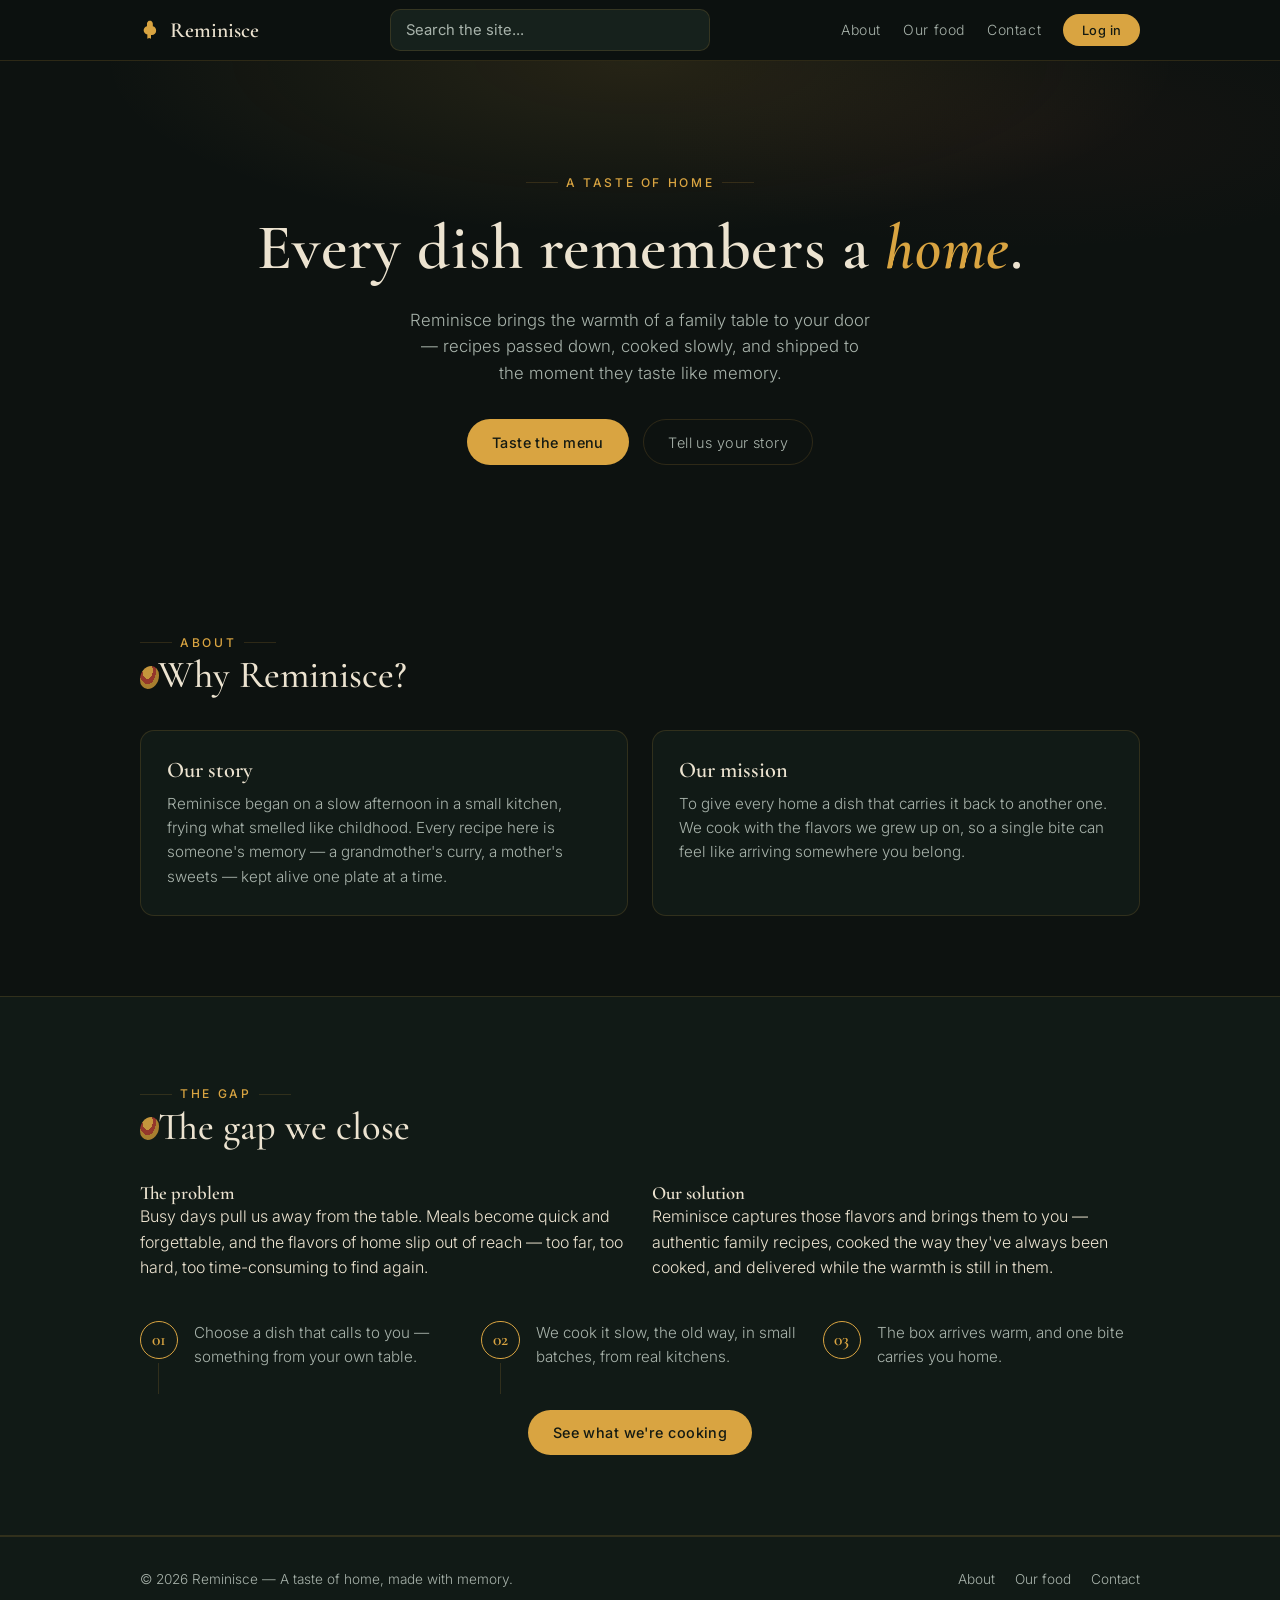
==== commit ab10f493: "Rename Say hello to Contact" ====
--- a/index.html
+++ b/index.html
@@ -15,7 +15,7 @@
 
   <header class="site-header">
     <nav class="nav container" aria-label="Primary">
-      <a class="brand" href="#">
+      <a class="brand" href="index.html">
         <svg class="brand-mark" viewBox="0 0 24 24" width="22" height="22" aria-hidden="true">
           <path d="M12 2c1.4 1 2 2.2 2 3.6V8c2.2.6 3.6 2.4 3.6 4.8 0 2.5-2 4.6-4.6 4.6h-1v4.2l-2-1-2 1V17c-2.3-.4-4-2.2-4-4.6C4 10.4 5.4 8.6 7.6 8V5.6c0-1.4.6-2.6 2-3.6L12 2Z" />
         </svg>
@@ -40,8 +40,9 @@
       </button>
 
       <ul class="nav-menu" id="nav-menu">
-        <li><a href="#about">About</a></li>
-        <li><a href="#product">Our food</a></li>
+        <li><a href="index.html#about">About</a></li>
+        <li><a href="food.html">Our food</a></li>
+        <li><a href="team.html">Contact</a></li>
         <li><button class="btn btn-nav" id="login-open" type="button">Log in</button></li>
         <li class="nav-user" id="nav-user" hidden>
           <span id="nav-user-name"></span>
@@ -61,8 +62,8 @@
           cooked slowly, and shipped to the moment they taste like memory.
         </p>
         <div class="hero-actions">
-          <a href="#product" class="btn btn-primary">Taste the menu</a>
-          <a href="#team" class="btn btn-secondary">Tell us your story</a>
+          <a href="food.html" class="btn btn-primary">Taste the menu</a>
+          <a href="team.html" class="btn btn-secondary">Tell us your story</a>
         </div>
       </div>
     </section>
@@ -94,7 +95,7 @@
 
     <section class="section section-alt" id="problem">
       <div class="container">
-        <span class="eyebrow">Problem</span>
+        <span class="eyebrow">The gap</span>
         <h2 class="section-title">The gap we close</h2>
         <div class="grid-2">
           <div>
@@ -128,130 +129,9 @@
             <p>The box arrives warm, and one bite carries you home.</p>
           </div>
         </div>
-      </div>
-    </section>
-
-    <section class="section" id="product">
-      <div class="container">
-        <span class="eyebrow">Product</span>
-        <h2 class="section-title">Meet the dish</h2>
-        <div class="product-card">
-          <div class="product-visual" aria-hidden="true">
-            <div class="tile tile-1"></div>
-            <div class="tile tile-2"></div>
-            <div class="tile tile-3"></div>
-            <div class="tile tile-4"></div>
-          </div>
-          <div class="product-info">
-            <h3>Today's memory: Northeastern curry</h3>
-            <p>
-              A slow-cooked curry built on the flavors of home — earthy, fragrant, and simmered
-              the way it has been for generations. Served with steamed rice and a quiet kind of
-              happiness.
-            </p>
-            <ul class="feature-list">
-              <li>Family recipe, passed down three generations</li>
-              <li>Slow-cooked in small, careful batches</li>
-              <li>Arrives warm, ready to be the best thing on your table</li>
-            </ul>
-            <a href="#team" class="btn btn-primary">Order a taste</a>
-          </div>
-        </div>
-
-        <div class="shipping-block">
-          <span class="eyebrow">Delivery</span>
-          <h3 class="sub-title">We bring it warm</h3>
-          <p class="section-lead">
-            Every order leaves our kitchen the morning it's eaten. No warehouses, no shortcuts —
-            just food timed to arrive the moment it tastes right.
-          </p>
-          <div class="grid-3">
-            <div class="card card-mini">
-              <h3>Same-day from the kitchen</h3>
-              <p>Cooked fresh and dispatched within hours, every single day.</p>
-            </div>
-            <div class="card card-mini">
-              <h3>Tracked to your door</h3>
-              <p>Follow your order from our stove to your doorstep, live.</p>
-            </div>
-            <div class="card card-mini">
-              <h3>Warm on arrival</h3>
-              <p>Insulated and sealed so the first bite tastes like right now.</p>
-            </div>
-          </div>
-          <div class="shipping-locations">
-            <h3>Where we deliver</h3>
-            <ul class="locations">
-              <li>United States</li>
-              <li>Canada</li>
-              <li>United Kingdom</li>
-              <li>European Union</li>
-              <li>Australia</li>
-              <li>New Zealand</li>
-              <li>Japan</li>
-              <li>United Arab Emirates</li>
-              <li>South Africa</li>
-            </ul>
-            <p class="muted">
-              Edit this list in <code>index.html</code> to match your real delivery routes.
-              New cities are added every season.
-            </p>
-          </div>
-        </div>
-      </div>
-    </section>
-
-    <section class="section section-alt section-team" id="team">
-      <div class="container">
-        <span class="eyebrow">Team</span>
-        <h2 class="section-title">The people behind the kitchen</h2>
-        <div class="grid-3">
-          <div class="card card-member">
-            <div class="avatar" aria-hidden="true">A</div>
-            <h3>Your name</h3>
-            <p class="muted">Head of the kitchen</p>
-          </div>
-          <div class="card card-member">
-            <div class="avatar" aria-hidden="true">B</div>
-            <h3>Teammate one</h3>
-            <p class="muted">Keeper of recipes</p>
-          </div>
-          <div class="card card-member">
-            <div class="avatar" aria-hidden="true">C</div>
-            <h3>Teammate two</h3>
-            <p class="muted">Taster in chief</p>
-          </div>
-        </div>
-
-        <div class="get-in-touch">
-          <h3>Get in touch</h3>
-          <p class="section-lead">
-            Share the dish your home remembers — or say hello. We read everything.
-          </p>
-          <form class="contact-form" id="contact-form">
-            <div class="form-row">
-              <label for="name">Name</label>
-              <input type="text" id="name" name="name" placeholder="Jane Doe" required />
-            </div>
-            <div class="form-row">
-              <label for="email">Email</label>
-              <input type="email" id="email" name="email" placeholder="jane@example.com" required />
-            </div>
-            <div class="form-row">
-              <label for="message">Message</label>
-              <textarea id="message" name="message" rows="4" placeholder="Tell us what home tastes like to you." required></textarea>
-            </div>
-            <button type="submit" class="btn btn-primary">Send message</button>
-            <p class="form-status" id="form-status" role="status" aria-live="polite"></p>
-          </form>
-        </div>
-
-        <div class="inbox" id="inbox" hidden>
-          <h3>Inbox</h3>
-          <p class="section-lead">Messages saved in your local SQLite database.</p>
-          <button type="button" class="btn btn-secondary" id="inbox-refresh">Refresh</button>
-          <ul class="inbox-list" id="inbox-list"></ul>
-        </div>
+        <p class="page-lead">
+          <a href="food.html" class="btn btn-primary">See what we're cooking</a>
+        </p>
       </div>
     </section>
   </main>
@@ -260,8 +140,9 @@
     <div class="container footer-inner">
       <p>&copy; <span id="year"></span> Reminisce — A taste of home, made with memory.</p>
       <nav aria-label="Footer">
-        <a href="#about">About</a>
-        <a href="#product">Our food</a>
+        <a href="index.html#about">About</a>
+        <a href="food.html">Our food</a>
+        <a href="team.html">Contact</a>
       </nav>
     </div>
   </footer>
@@ -269,7 +150,9 @@
   <div class="modal" id="auth-modal" hidden>
     <div class="modal-backdrop" data-auth-close></div>
     <div class="modal-card" role="dialog" aria-modal="true" aria-labelledby="auth-title">
-      <button class="modal-close" type="button" data-auth-close aria-label="Close">&times;</button>
+      <button class="modal-close" type="button" data-auth-close aria-label="Close">
+        <svg viewBox="0 0 12 12" width="14" height="14" aria-hidden="true"><path d="M1 1l10 10M11 1L1 11" stroke="currentColor" stroke-width="1.5" stroke-linecap="round"/></svg>
+      </button>
 
       <div class="auth-panel" id="auth-login-panel">
         <h2 id="auth-title">Log in</h2>
@@ -317,7 +200,7 @@
           <button type="submit" class="btn btn-primary" id="forgot-submit">Send reset link</button>
           <p class="auth-status" id="forgot-status" role="status" aria-live="polite"></p>
         </form>
-        <button type="button" class="link-btn" id="back-to-login">← Back to login</button>
+        <button type="button" class="link-btn" id="back-to-login">Back to login</button>
       </div>
 
       <div class="auth-panel" id="auth-email-panel" hidden>
@@ -329,7 +212,7 @@
           <button type="button" class="btn btn-secondary" id="open-reset">Open reset page</button>
           <a class="mailto-reset" id="mailto-reset" href="#">Email myself the link</a>
         </div>
-        <button type="button" class="link-btn" id="back-to-login-2">← Back to login</button>
+        <button type="button" class="link-btn" id="back-to-login-2">Back to login</button>
       </div>
 
       <div class="auth-panel" id="auth-reset-panel" hidden>
@@ -349,7 +232,7 @@
           <button type="submit" class="btn btn-primary" id="reset-submit">Update password</button>
           <p class="auth-status" id="reset-status" role="status" aria-live="polite"></p>
         </form>
-        <button type="button" class="link-btn" id="back-to-login-3">← Back to login</button>
+        <button type="button" class="link-btn" id="back-to-login-3">Back to login</button>
       </div>
     </div>
   </div>
--- a/styles.css
+++ b/styles.css
@@ -26,8 +26,16 @@
   box-sizing: border-box;
 }
 
+[hidden] {
+  display: none !important;
+}
+
 html {
   scroll-behavior: smooth;
+}
+
+section {
+  scroll-margin-top: 4.5rem;
 }
 
 body {
@@ -345,6 +353,39 @@
   flex-wrap: wrap;
 }
 
+/* ---------- Inner page hero ---------- */
+
+.page-hero {
+  background: radial-gradient(70% 60% at 50% 0%, rgba(217, 164, 65, 0.12), transparent 60%);
+  padding: 4.5rem 0 3rem;
+  text-align: center;
+  border-bottom: 1px solid var(--line);
+}
+
+.page-hero-inner {
+  display: flex;
+  flex-direction: column;
+  align-items: center;
+}
+
+.page-hero-title {
+  margin-top: 1.1rem;
+  font-size: clamp(2.2rem, 5vw, 3.2rem);
+  font-weight: 600;
+}
+
+.page-hero-sub {
+  margin: 1rem auto 0;
+  max-width: 50ch;
+  color: var(--muted);
+  font-size: 1.02rem;
+}
+
+.page-lead {
+  text-align: center;
+  margin-top: 2.5rem;
+}
+
 /* ---------- Sections ---------- */
 
 .section {
@@ -503,16 +544,35 @@
 
 /* ---------- Product ---------- */
 
+.product-grid {
+  display: grid;
+  grid-template-columns: repeat(auto-fit, minmax(340px, 1fr));
+  gap: 1.75rem;
+  margin-top: 1.5rem;
+}
+
 .product-card {
   display: grid;
-  grid-template-columns: minmax(280px, 0.9fr) 1.1fr;
-  gap: 2.5rem;
+  grid-template-columns: minmax(220px, 0.9fr) 1.1fr;
+  gap: 1.75rem;
   align-items: center;
   background: var(--bg-alt);
   border: 1px solid var(--line);
   border-radius: 18px;
-  padding: 2rem;
-  margin-top: 1.5rem;
+  padding: 1.6rem;
+  transition: border-color 0.25s ease, transform 0.25s ease, box-shadow 0.25s ease;
+}
+
+.product-card:hover {
+  border-color: var(--gold);
+  box-shadow: var(--shadow);
+}
+
+.dish-note {
+  color: var(--gold);
+  font-style: italic;
+  font-family: var(--serif);
+  font-size: 1.05rem;
 }
 
 .product-visual {
@@ -860,12 +920,15 @@
   position: absolute;
   top: 0.6rem;
   right: 0.8rem;
+  display: grid;
+  place-items: center;
   background: none;
   border: 0;
   color: var(--muted);
-  font-size: 1.5rem;
   line-height: 1;
   cursor: pointer;
+  padding: 0.35rem;
+  border-radius: 8px;
 }
 
 .modal-close:hover {
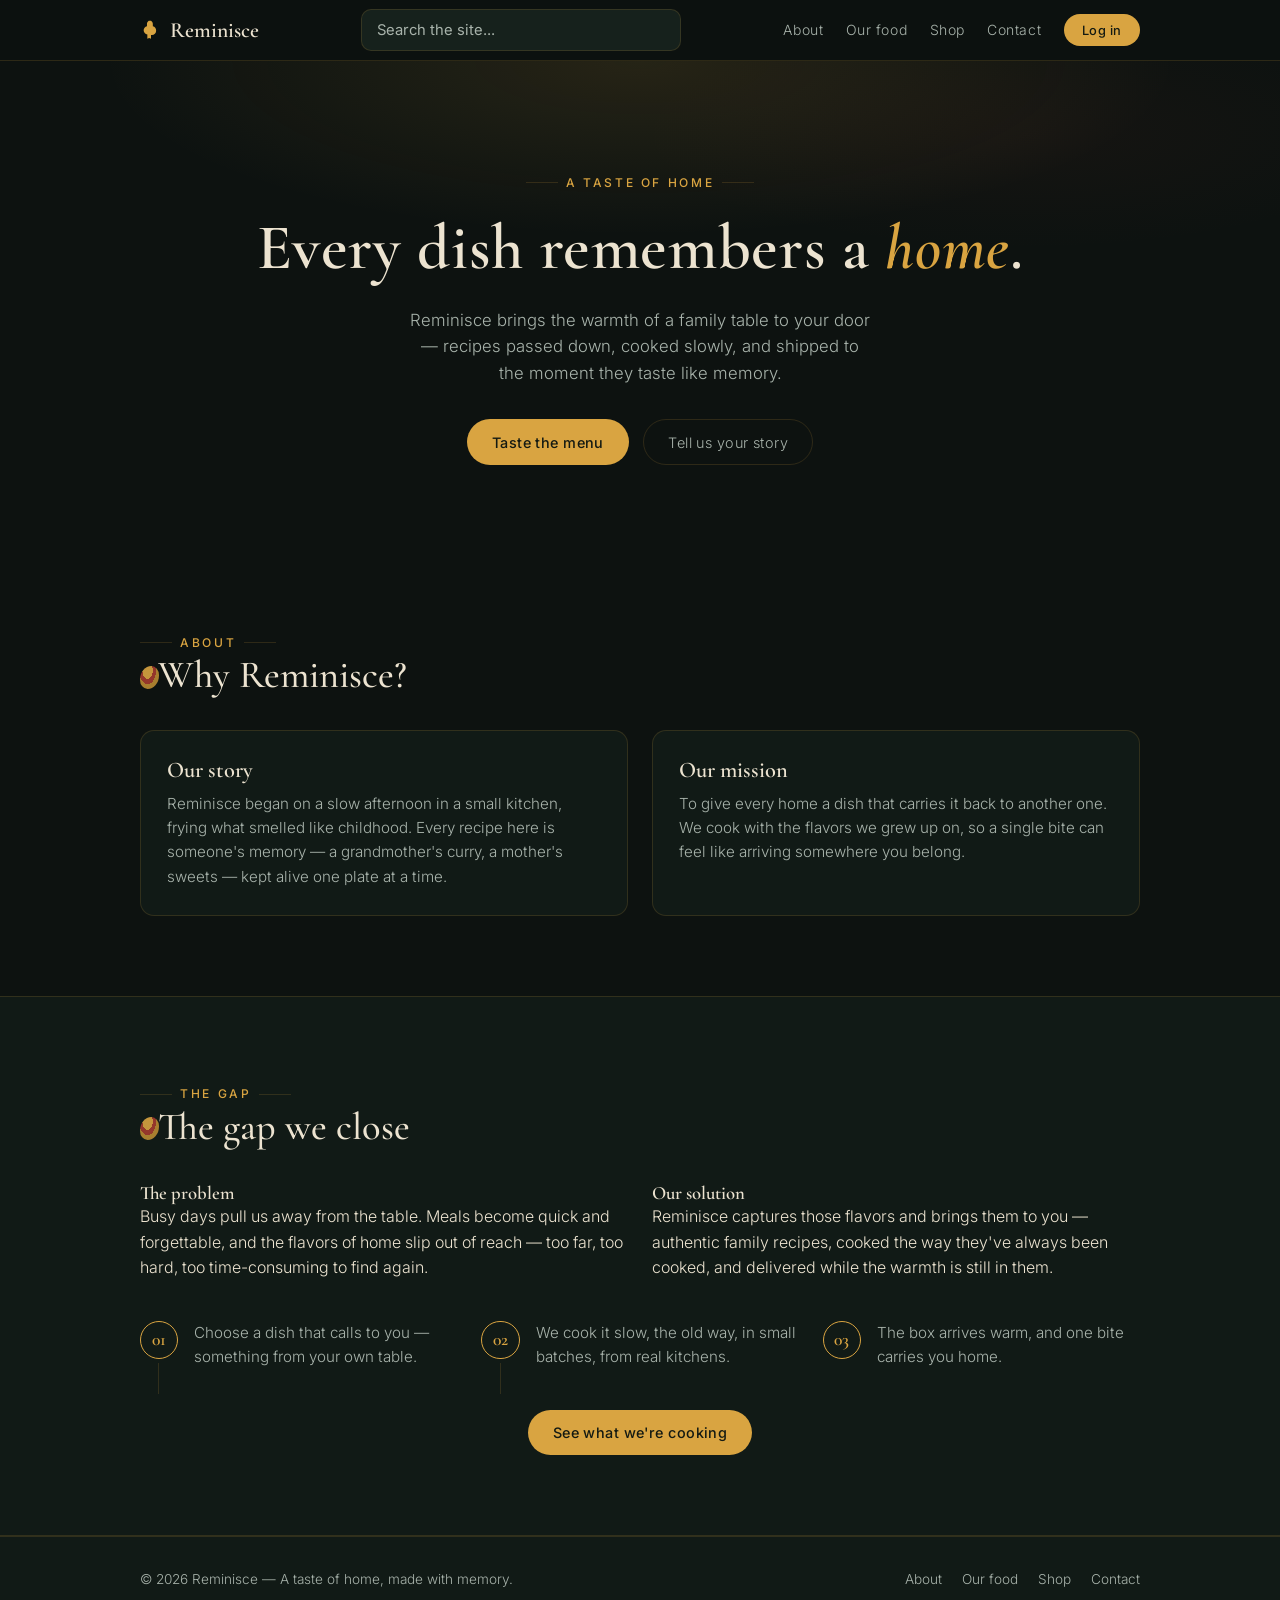
==== commit 68d81f24: "added shop" ====
--- a/index.html
+++ b/index.html
@@ -42,6 +42,7 @@
       <ul class="nav-menu" id="nav-menu">
         <li><a href="index.html#about">About</a></li>
         <li><a href="food.html">Our food</a></li>
+        <li><a href="shop.html">Shop</a></li>
         <li><a href="team.html">Contact</a></li>
         <li><button class="btn btn-nav" id="login-open" type="button">Log in</button></li>
         <li class="nav-user" id="nav-user" hidden>
@@ -142,6 +143,7 @@
       <nav aria-label="Footer">
         <a href="index.html#about">About</a>
         <a href="food.html">Our food</a>
+        <a href="shop.html">Shop</a>
         <a href="team.html">Contact</a>
       </nav>
     </div>
@@ -186,7 +188,6 @@
           <button type="submit" class="btn btn-primary" id="auth-submit">Log in</button>
           <p class="auth-status" id="auth-status" role="status" aria-live="polite"></p>
         </form>
-        <p class="auth-note" id="auth-note">Demo only — accounts are stored in your browser, not a real database.</p>
       </div>
 
       <div class="auth-panel" id="auth-forgot-panel" hidden>
--- a/styles.css
+++ b/styles.css
@@ -490,6 +490,170 @@
 
 .card-mini h3 {
   font-size: 1.2rem;
+}
+
+/* ---------- Shop ---------- */
+
+.price {
+  font-family: var(--serif);
+  font-size: 1.5rem;
+  font-weight: 600;
+  color: var(--gold);
+  margin: 0.4rem 0;
+}
+
+.buy-row {
+  display: flex;
+  align-items: center;
+  gap: 0.6rem;
+  flex-wrap: wrap;
+  margin-top: 0.5rem;
+}
+
+.qty-label {
+  font-size: 0.8rem;
+  color: var(--muted);
+}
+
+.qty-input {
+  width: 4rem;
+}
+
+.btn-add {
+  padding: 0.5rem 1.1rem;
+  font-size: 0.8rem;
+}
+
+.shop-grid {
+  display: grid;
+  grid-template-columns: 1fr 1fr;
+  gap: 1.5rem;
+  align-items: start;
+  margin-top: 1.5rem;
+}
+
+.cart-card h3,
+.checkout-card h3 {
+  font-size: 1.5rem;
+  margin-bottom: 1rem;
+}
+
+.cart-list {
+  list-style: none;
+  display: grid;
+  gap: 0.75rem;
+}
+
+.cart-empty {
+  color: var(--muted);
+  font-size: 0.9rem;
+  text-align: center;
+  padding: 1.25rem 0;
+}
+
+.cart-item {
+  display: grid;
+  grid-template-columns: 1fr auto auto;
+  gap: 0.6rem 1rem;
+  align-items: center;
+  border: 1px solid var(--line);
+  border-radius: 10px;
+  padding: 0.7rem 0.9rem;
+}
+
+.cart-item-info {
+  display: grid;
+  gap: 0.1rem;
+}
+
+.cart-item-name {
+  color: var(--cream);
+  font-size: 0.9rem;
+}
+
+.cart-item-price {
+  color: var(--muted);
+  font-size: 0.75rem;
+}
+
+.cart-item-actions {
+  display: flex;
+  align-items: center;
+  gap: 0.5rem;
+}
+
+.cart-btn {
+  width: 1.7rem;
+  height: 1.7rem;
+  display: grid;
+  place-items: center;
+  background: var(--panel);
+  border: 1px solid var(--line);
+  border-radius: 6px;
+  color: var(--gold);
+  font-family: var(--sans);
+  font-size: 1rem;
+  cursor: pointer;
+  line-height: 1;
+}
+
+.cart-btn:hover {
+  border-color: var(--gold);
+}
+
+.cart-item-qty {
+  min-width: 1.25rem;
+  text-align: center;
+  color: var(--cream);
+  font-size: 0.9rem;
+}
+
+.cart-remove {
+  background: none;
+  border: 0;
+  color: var(--muted);
+  font-family: var(--sans);
+  font-size: 0.75rem;
+  cursor: pointer;
+  text-decoration: underline;
+}
+
+.cart-remove:hover {
+  color: var(--red);
+}
+
+.cart-item-line {
+  color: var(--gold);
+  font-family: var(--serif);
+  font-size: 1.05rem;
+  font-weight: 600;
+}
+
+.cart-totals {
+  margin-top: 1.25rem;
+  padding-top: 1rem;
+  border-top: 1px solid var(--line);
+  display: grid;
+  gap: 0.35rem;
+}
+
+.cart-row {
+  display: flex;
+  justify-content: space-between;
+  color: var(--muted);
+  font-size: 0.9rem;
+}
+
+.cart-total {
+  color: var(--cream);
+  font-weight: 500;
+  font-size: 1.05rem;
+  font-family: var(--serif);
+}
+
+.cart-total span:last-child {
+  color: var(--gold);
+  font-size: 1.4rem;
 }
 
 /* ---------- Steps ---------- */
@@ -1126,6 +1290,14 @@
     padding: 1.5rem;
   }
 
+  .shop-grid {
+    grid-template-columns: 1fr;
+  }
+
+  .cart-item {
+    grid-template-columns: 1fr auto;
+  }
+
   .footer-inner {
     flex-direction: column;
     text-align: center;
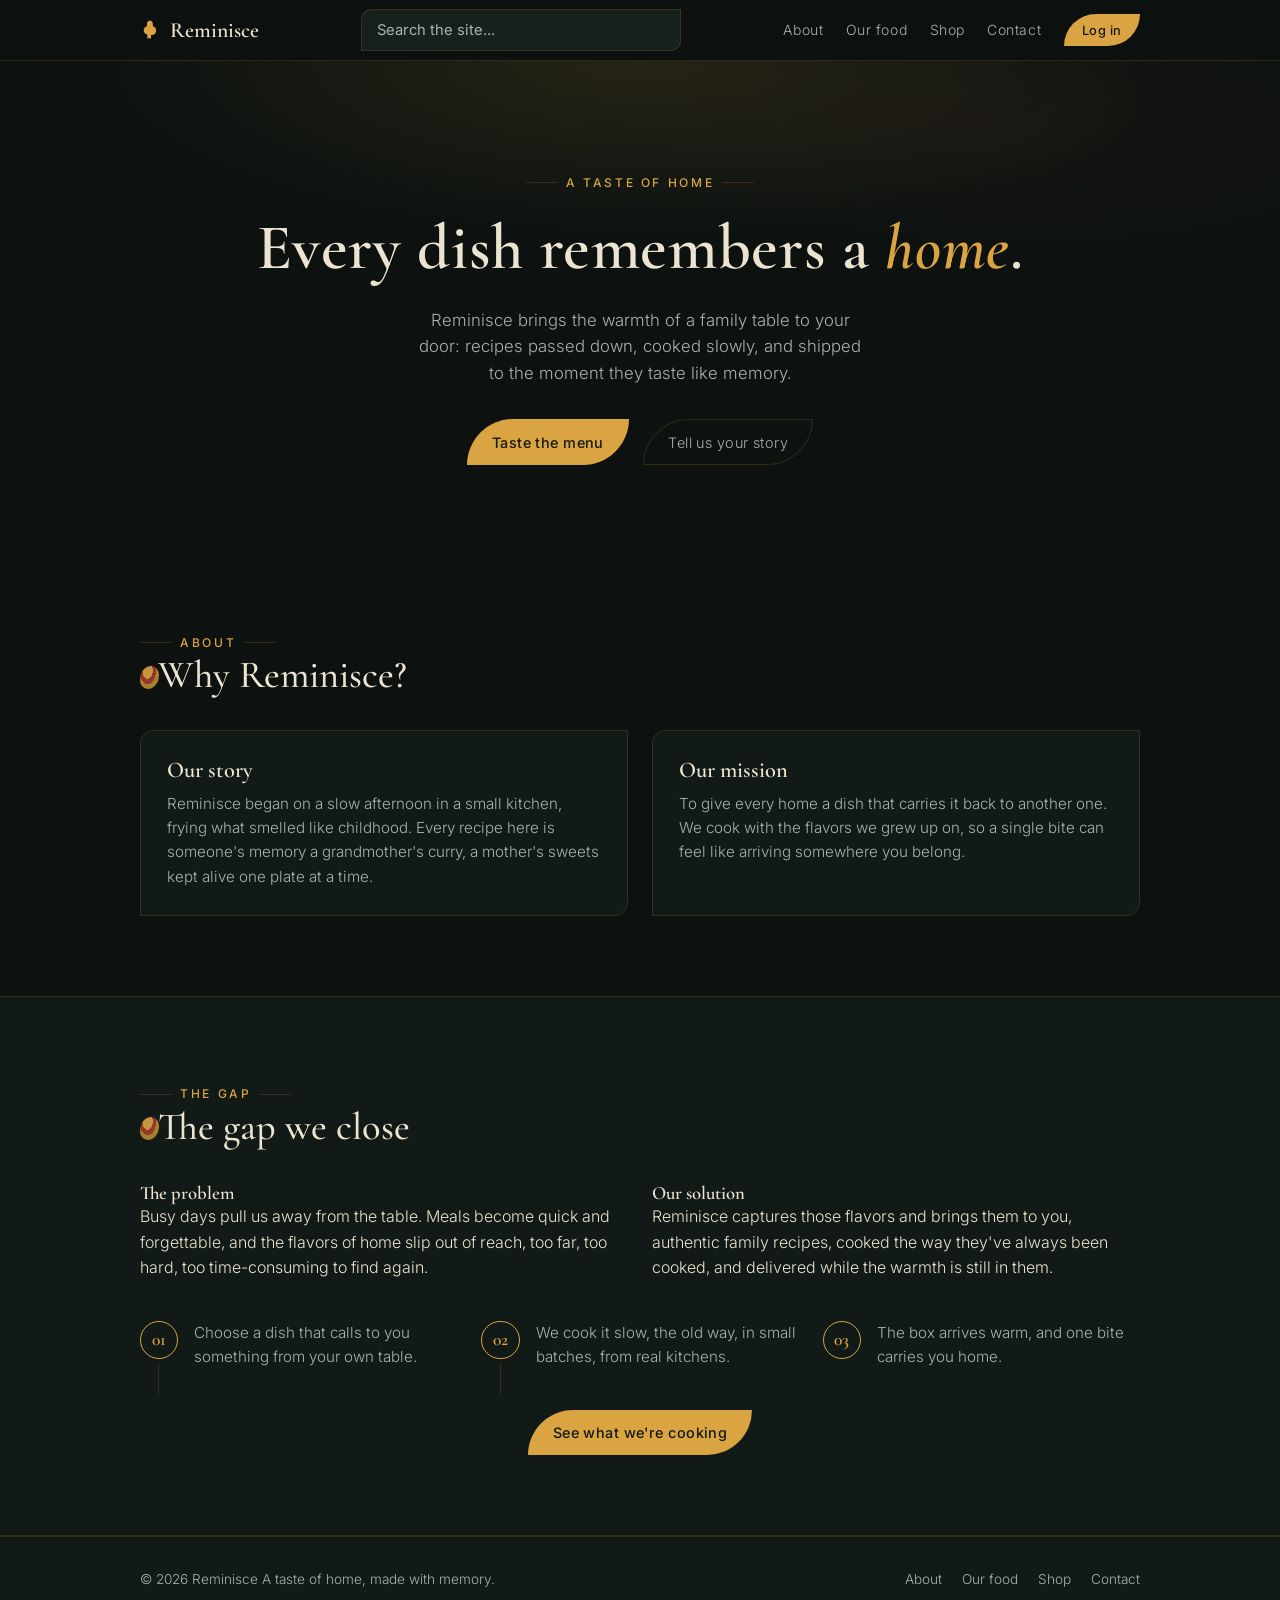
==== commit da826611: "" ====
--- a/index.html
+++ b/index.html
@@ -3,8 +3,8 @@
 <head>
   <meta charset="UTF-8" />
   <meta name="viewport" content="width=device-width, initial-scale=1.0" />
-  <meta name="description" content="Reminisce — the taste of home. Recipes, memory, and the warmth that only a home kitchen can give you." />
-  <title>Reminisce — A taste of home</title>
+  <meta name="description" content="Reminisce the taste of home. Recipes, memory, and the warmth that only a home kitchen can give you." />
+  <title>Reminisce A taste of home</title>
   <link rel="preconnect" href="https://fonts.googleapis.com" />
   <link rel="preconnect" href="https://fonts.gstatic.com" crossorigin />
   <link href="https://fonts.googleapis.com/css2?family=Cormorant+Garamond:ital,wght@0,400;0,500;0,600;1,400;1,500&family=Inter:wght@300;400;500;600;700&display=swap" rel="stylesheet" />
@@ -59,7 +59,7 @@
         <span class="eyebrow">A taste of home</span>
         <h1 class="hero-title">Every dish remembers a <span class="accent-word">home</span>.</h1>
         <p class="hero-sub">
-          Reminisce brings the warmth of a family table to your door — recipes passed down,
+          Reminisce brings the warmth of a family table to your door: recipes passed down,
           cooked slowly, and shipped to the moment they taste like memory.
         </p>
         <div class="hero-actions">
@@ -78,8 +78,8 @@
             <h3>Our story</h3>
             <p>
               Reminisce began on a slow afternoon in a small kitchen, frying what smelled like
-              childhood. Every recipe here is someone's memory — a grandmother's curry, a
-              mother's sweets — kept alive one plate at a time.
+              childhood. Every recipe here is someone's memory a grandmother's curry, a
+              mother's sweets kept alive one plate at a time.
             </p>
           </div>
           <div class="card">
@@ -103,14 +103,14 @@
             <h3>The problem</h3>
             <p>
               Busy days pull us away from the table. Meals become quick and forgettable, and
-              the flavors of home slip out of reach — too far, too hard, too time-consuming to
+              the flavors of home slip out of reach, too far, too hard, too time-consuming to
               find again.
             </p>
           </div>
           <div>
             <h3>Our solution</h3>
             <p>
-              Reminisce captures those flavors and brings them to you — authentic family
+              Reminisce captures those flavors and brings them to you, authentic family
               recipes, cooked the way they've always been cooked, and delivered while the
               warmth is still in them.
             </p>
@@ -119,7 +119,7 @@
         <div class="steps">
           <div class="step">
             <span class="step-num">01</span>
-            <p>Choose a dish that calls to you — something from your own table.</p>
+            <p>Choose a dish that calls to you something from your own table.</p>
           </div>
           <div class="step">
             <span class="step-num">02</span>
@@ -139,7 +139,7 @@
 
   <footer class="site-footer">
     <div class="container footer-inner">
-      <p>&copy; <span id="year"></span> Reminisce — A taste of home, made with memory.</p>
+      <p>&copy; <span id="year"></span> Reminisce A taste of home, made with memory.</p>
       <nav aria-label="Footer">
         <a href="index.html#about">About</a>
         <a href="food.html">Our food</a>
@@ -208,7 +208,7 @@
         <h2>Check your inbox</h2>
         <p class="auth-hint" id="email-sent-to"></p>
         <div class="email-preview">
-          <p class="email-preview-subject">Reminisce — reset your password</p>
+          <p class="email-preview-subject">Reminisce reset your password</p>
           <p class="email-preview-body" id="email-preview-body"></p>
           <button type="button" class="btn btn-secondary" id="open-reset">Open reset page</button>
           <a class="mailto-reset" id="mailto-reset" href="#">Email myself the link</a>
--- a/styles.css
+++ b/styles.css
@@ -1,5 +1,5 @@
 /* ============================================================
-   Reminisce — A taste of home
+   Reminisce A taste of home
    Myanmar-inspired dark theme: gold & temple
    Covers all existing Mosaic structural classes (auth, forms, inbox…)
    ============================================================ */
@@ -134,7 +134,7 @@
   width: 100%;
   background: var(--panel);
   border: 1px solid var(--line);
-  border-radius: 999px;
+  border-radius: 999px 0 999px 0;
   padding: 0.5rem 1rem;
   color: var(--cream);
   font-family: var(--sans);
@@ -159,7 +159,7 @@
   list-style: none;
   background: var(--bg-alt);
   border: 1px solid var(--line);
-  border-radius: 12px;
+  border-radius: 12px 0 12px 0;
   overflow: hidden;
   box-shadow: var(--shadow);
 }
@@ -240,7 +240,7 @@
 .btn {
   display: inline-block;
   padding: 0.65rem 1.5rem;
-  border-radius: 999px;
+  border-radius: 999px 0 999px 0;
   font-size: 0.9rem;
   font-family: var(--sans);
   letter-spacing: 0.03em;
@@ -440,7 +440,7 @@
   background: var(--panel);
   border: 1px solid var(--line);
   padding: 0.1rem 0.4rem;
-  border-radius: 6px;
+  border-radius: 6px 0 6px 0;
   font-size: 0.85em;
   color: var(--gold);
 }
@@ -463,7 +463,7 @@
 .card {
   background: var(--bg-alt);
   border: 1px solid var(--line);
-  border-radius: 14px;
+  border-radius: 14px 0 14px 0;
   padding: 1.6rem;
   transition: border-color 0.25s ease, transform 0.25s ease, box-shadow 0.25s ease;
 }
@@ -494,34 +494,62 @@
 
 /* ---------- Shop ---------- */
 
-.price {
+.product-info .price {
+  display: inline-block;
   font-family: var(--serif);
-  font-size: 1.5rem;
-  font-weight: 600;
-  color: var(--gold);
-  margin: 0.4rem 0;
-}
-
-.buy-row {
-  display: flex;
+  font-size: 2.6rem;
+  font-weight: 700;
+  line-height: 1.2;
+  color: var(--gold);
+  margin: 0 0 1.2rem;
+  padding: 0.15rem 1.1rem;
+  border: 1px solid var(--gold);
+  border-radius: 1.2rem 0 1.2rem 0;
+  background: var(--gold-soft);
+  box-shadow: 0 0 28px rgba(217, 164, 65, 0.18);
+  text-shadow: 0 0 20px rgba(217, 164, 65, 0.4);
+}
+
+.stepper {
+  display: inline-flex;
   align-items: center;
-  gap: 0.6rem;
-  flex-wrap: wrap;
-  margin-top: 0.5rem;
-}
-
-.qty-label {
-  font-size: 0.8rem;
-  color: var(--muted);
-}
-
-.qty-input {
-  width: 4rem;
-}
-
-.btn-add {
-  padding: 0.5rem 1.1rem;
-  font-size: 0.8rem;
+  border: 1px solid var(--line);
+  overflow: hidden;
+}
+
+.stepper-btn {
+  width: 2.5rem;
+  height: 2.5rem;
+  display: grid;
+  place-items: center;
+  background: transparent;
+  border: 0;
+  color: var(--cream);
+  font-size: 1.2rem;
+  cursor: pointer;
+  font-family: var(--sans);
+}
+
+.stepper-btn:hover {
+  background: var(--gold-soft);
+  color: var(--gold);
+}
+
+.stepper-btn:first-child {
+  border-right: 1px solid var(--line);
+}
+
+.stepper-btn:last-child {
+  border-left: 1px solid var(--line);
+}
+
+.stepper-count {
+  min-width: 2.5rem;
+  text-align: center;
+  font-weight: 700;
+  font-family: var(--serif);
+  font-size: 1.1rem;
+  padding: 0 0.25rem;
 }
 
 .shop-grid {
@@ -557,7 +585,7 @@
   gap: 0.6rem 1rem;
   align-items: center;
   border: 1px solid var(--line);
-  border-radius: 10px;
+  border-radius: 10px 0 10px 0;
   padding: 0.7rem 0.9rem;
 }
 
@@ -589,7 +617,7 @@
   place-items: center;
   background: var(--panel);
   border: 1px solid var(--line);
-  border-radius: 6px;
+  border-radius: 6px 0 6px 0;
   color: var(--gold);
   font-family: var(--sans);
   font-size: 1rem;
@@ -722,7 +750,7 @@
   align-items: center;
   background: var(--bg-alt);
   border: 1px solid var(--line);
-  border-radius: 18px;
+  border-radius: 18px 0 18px 0;
   padding: 1.6rem;
   transition: border-color 0.25s ease, transform 0.25s ease, box-shadow 0.25s ease;
 }
@@ -742,14 +770,14 @@
 .product-visual {
   position: relative;
   aspect-ratio: 1;
-  border-radius: 14px;
+  border-radius: 14px 0 14px 0;
   background: radial-gradient(circle at 30% 30%, rgba(217, 164, 65, 0.25), rgba(163, 59, 46, 0.12) 60%, transparent);
   overflow: hidden;
 }
 
 .tile {
   position: absolute;
-  border-radius: 12px;
+  border-radius: 12px 0 12px 0;
   opacity: 0.85;
 }
 
@@ -917,7 +945,7 @@
   width: 100%;
   background: var(--panel);
   border: 1px solid var(--line);
-  border-radius: 10px;
+  border-radius: 10px 0 10px 0;
   padding: 0.7rem 0.95rem;
   color: var(--cream);
   font-family: var(--sans);
@@ -966,7 +994,7 @@
   margin: 3rem auto 0;
   background: var(--bg-alt);
   border: 1px solid var(--line);
-  border-radius: 14px;
+  border-radius: 14px 0 14px 0;
   padding: 1.75rem;
 }
 
@@ -993,7 +1021,7 @@
 
 .inbox-item {
   border: 1px solid var(--line);
-  border-radius: 10px;
+  border-radius: 10px 0 10px 0;
   padding: 0.9rem 1.1rem;
 }
 
@@ -1073,7 +1101,7 @@
   max-width: 420px;
   background: var(--bg-alt);
   border: 1px solid var(--gold);
-  border-radius: 18px;
+  border-radius: 18px 0 18px 0;
   padding: 2rem 1.75rem;
   box-shadow: var(--shadow);
   max-height: 92vh;
@@ -1092,7 +1120,7 @@
   line-height: 1;
   cursor: pointer;
   padding: 0.35rem;
-  border-radius: 8px;
+  border-radius: 8px 0 8px 0;
 }
 
 .modal-close:hover {
@@ -1119,14 +1147,14 @@
   gap: 0.5rem;
   background: var(--panel);
   border: 1px solid var(--line);
-  border-radius: 999px;
+  border-radius: 999px 0 999px 0;
   padding: 0.25rem;
 }
 
 .auth-tab {
   background: none;
   border: 0;
-  border-radius: 999px;
+  border-radius: 999px 0 999px 0;
   padding: 0.5rem;
   color: var(--muted);
   font-family: var(--sans);
@@ -1220,7 +1248,7 @@
 .email-preview {
   background: var(--panel);
   border: 1px solid var(--line);
-  border-radius: 12px;
+  border-radius: 12px 0 12px 0;
   padding: 1rem 1.25rem;
   display: grid;
   gap: 0.6rem;
